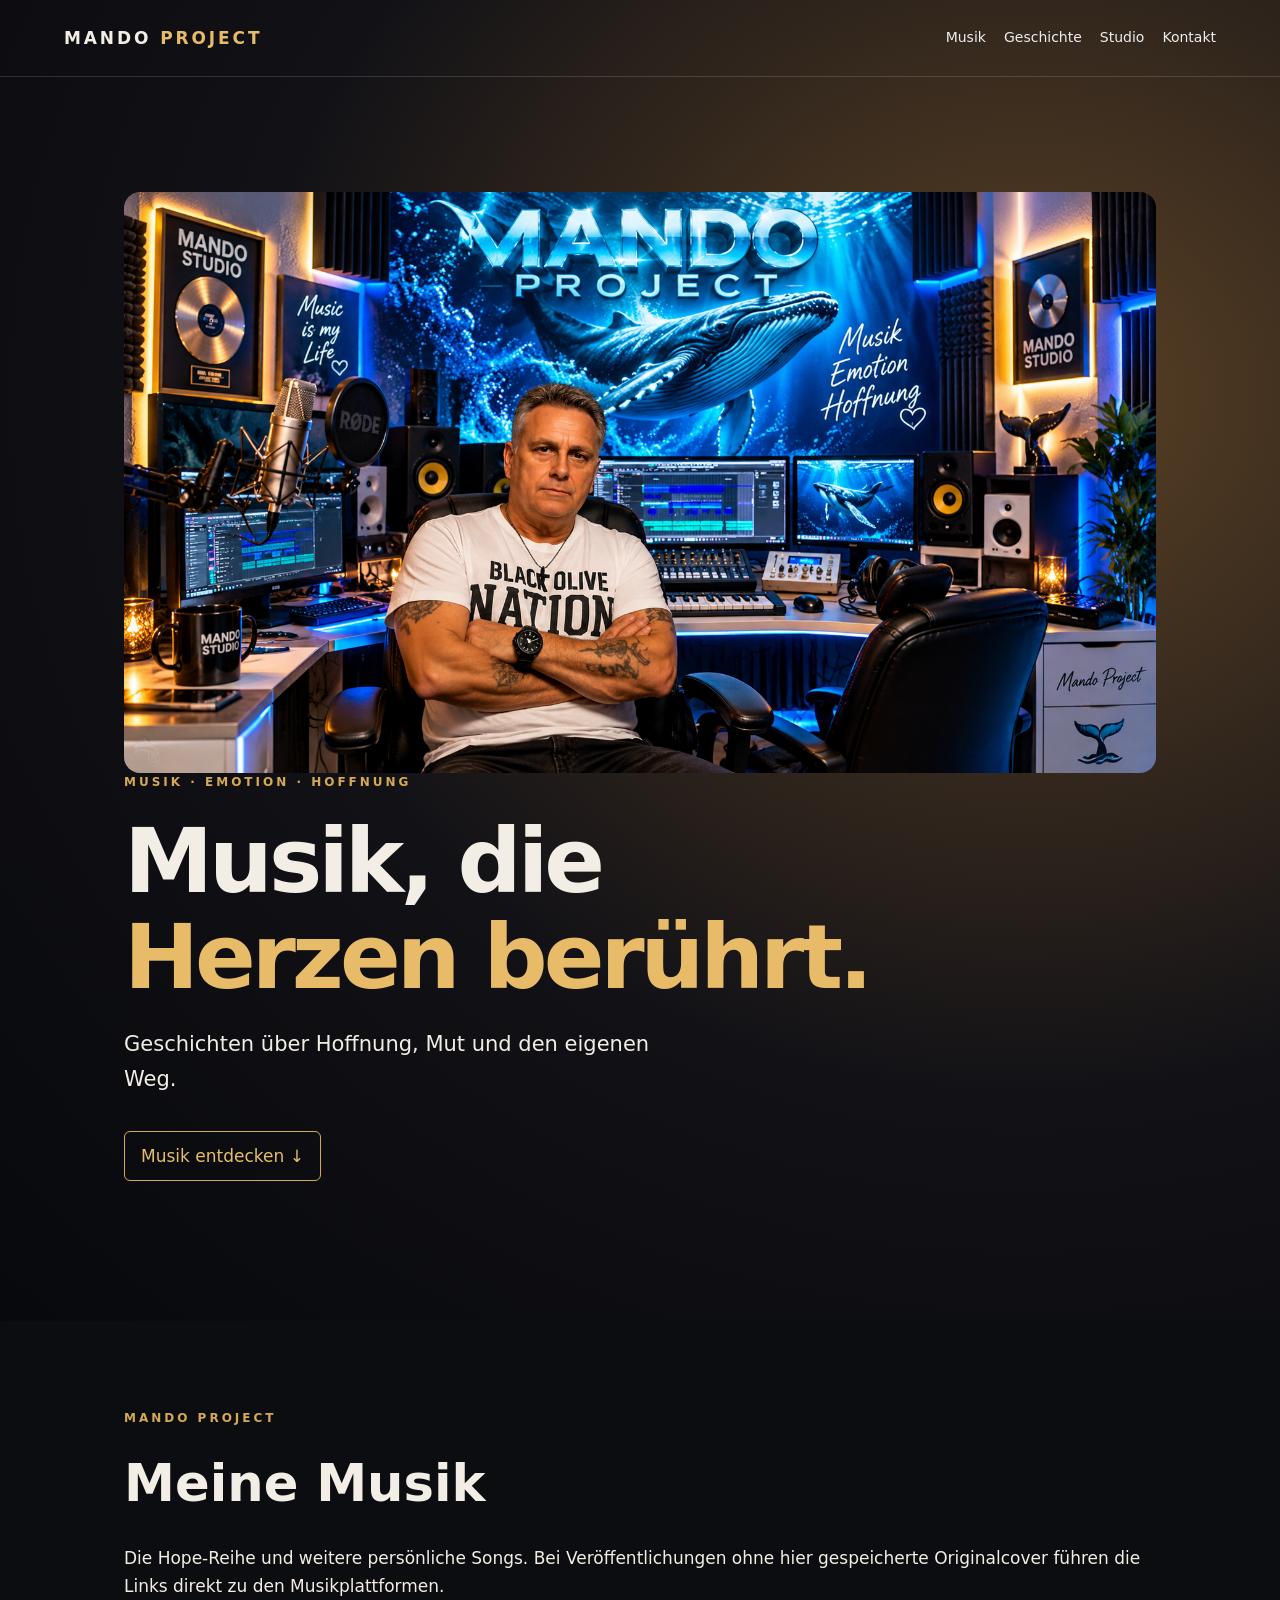
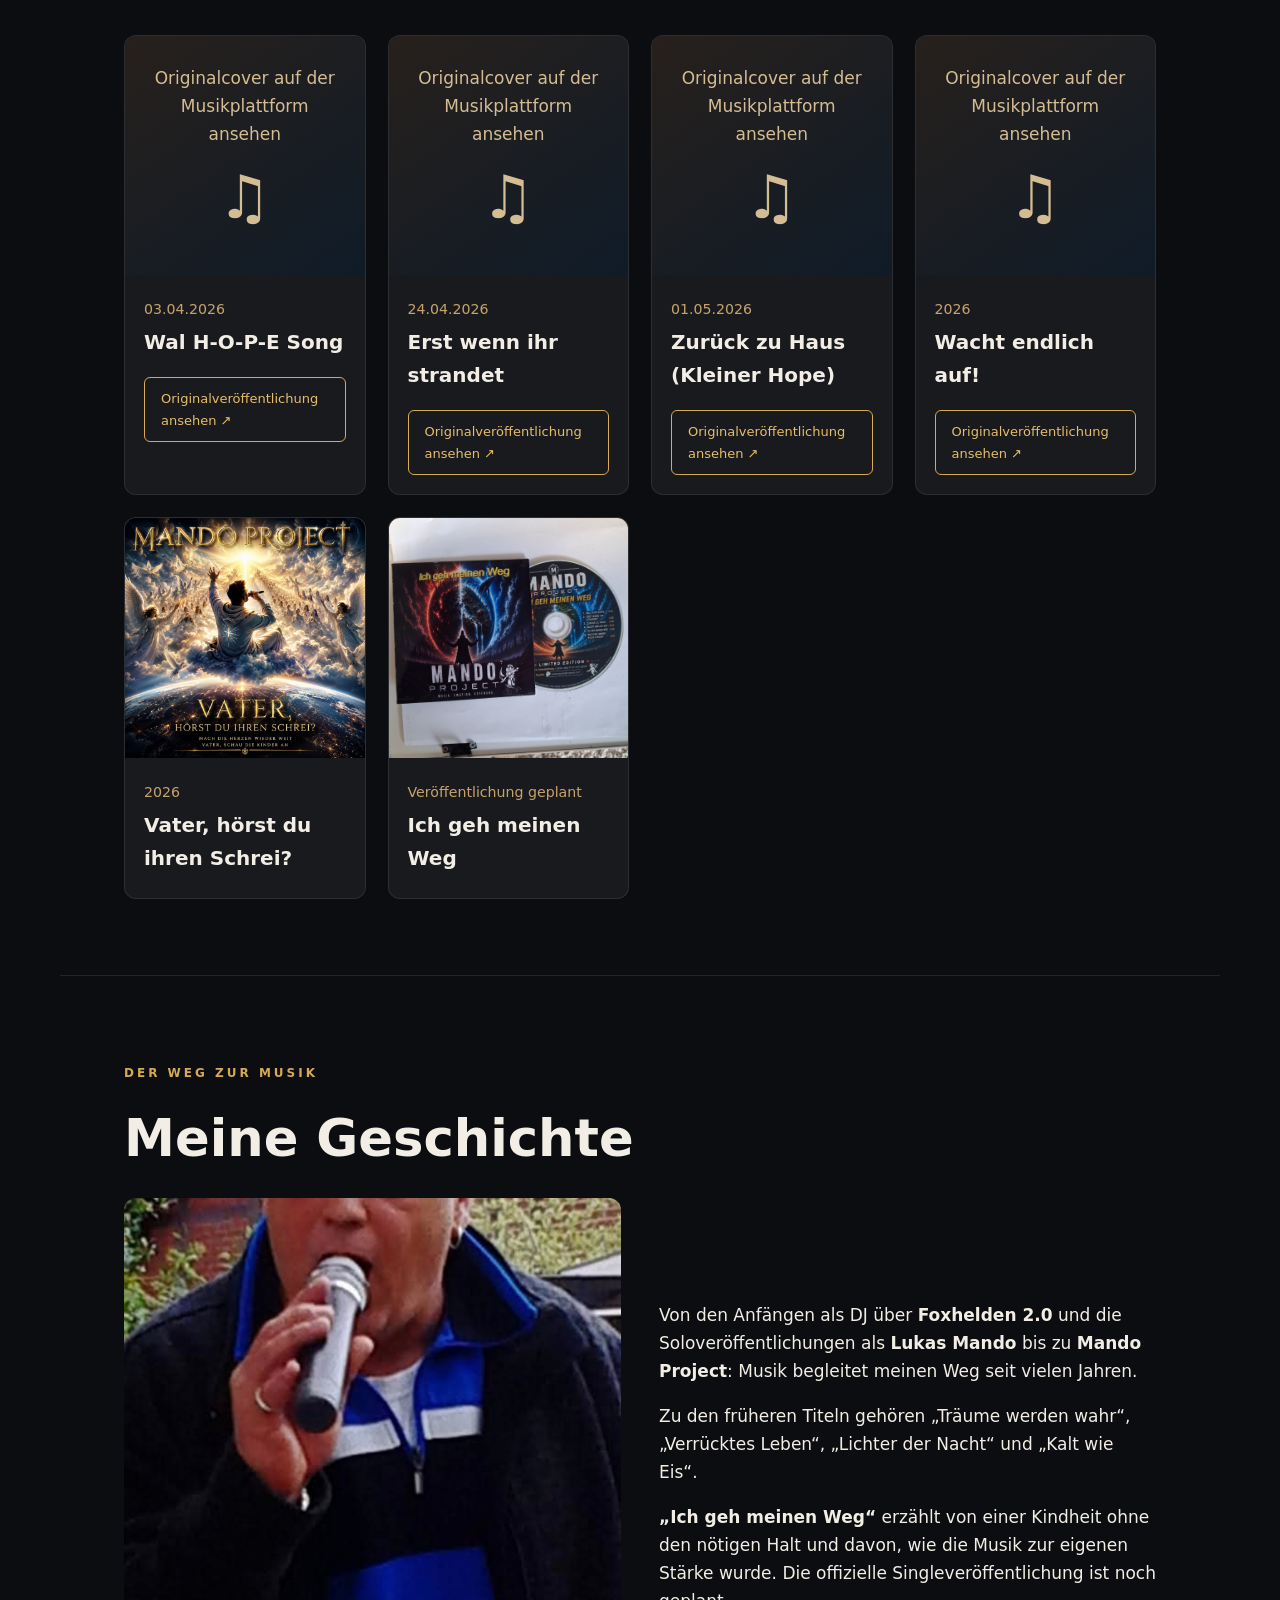
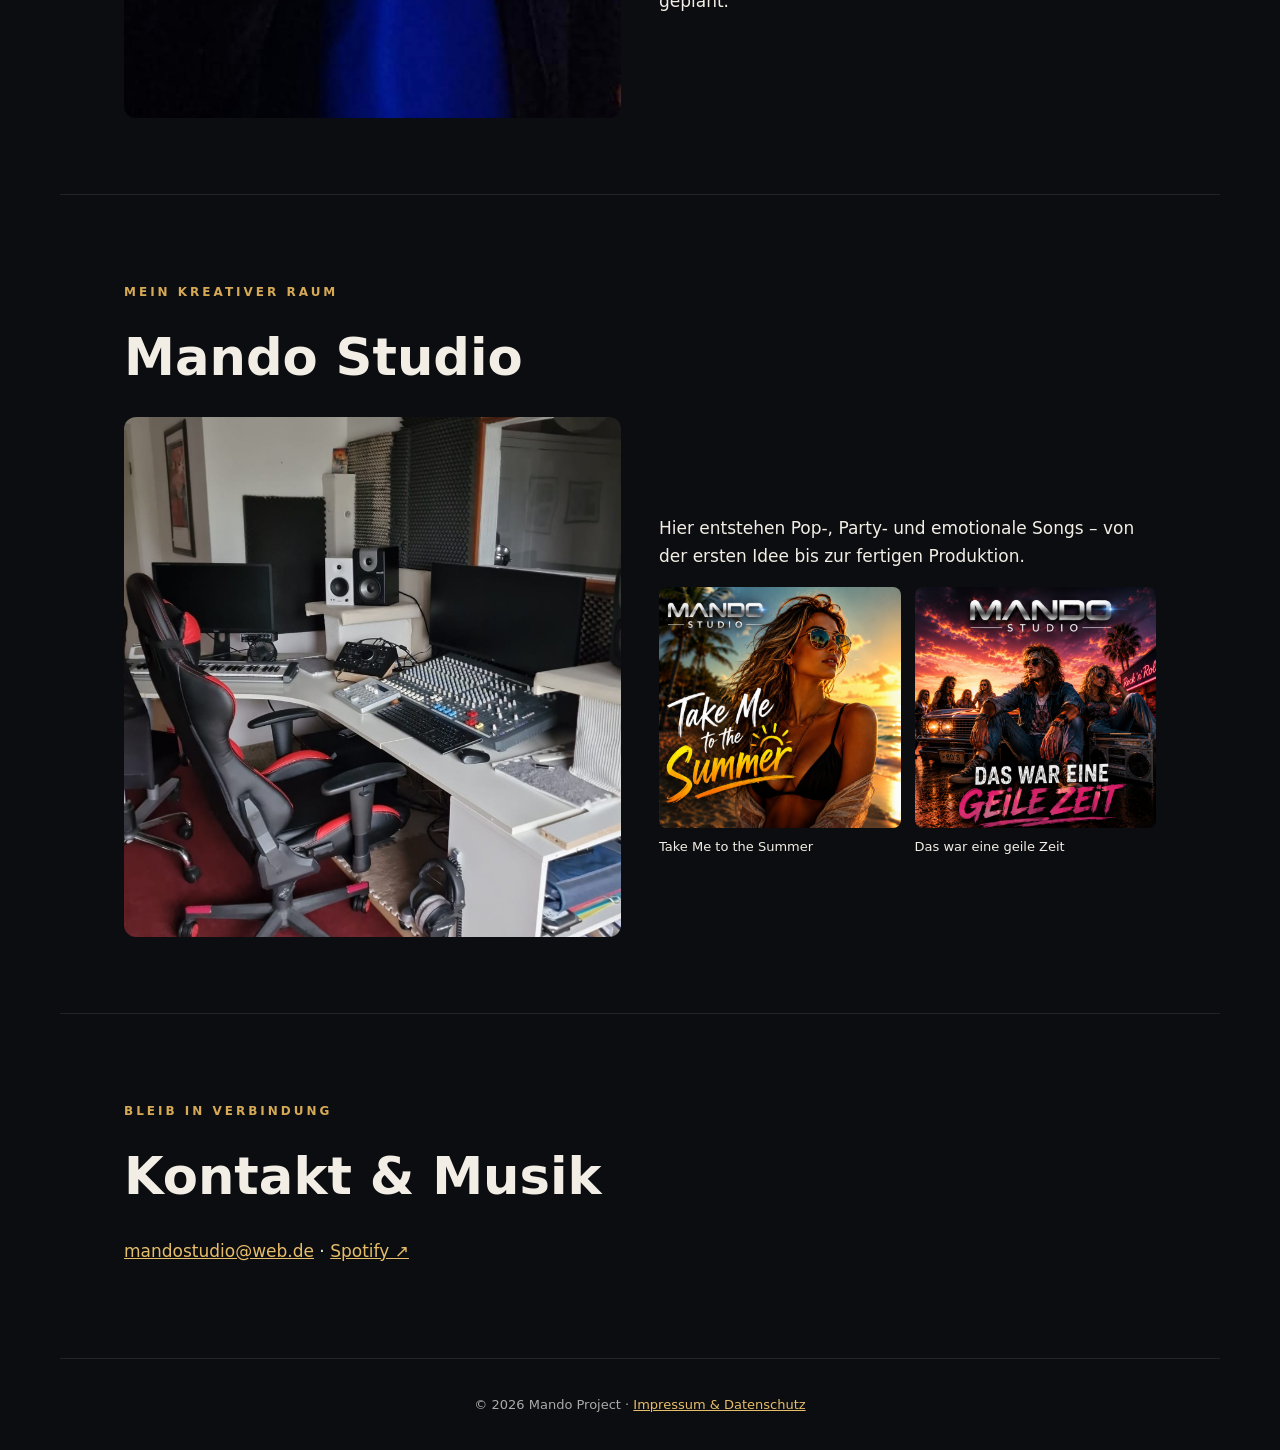
==== index.html @ 2ea3d3cd "Update index.html" ====
<!doctype html>
<html lang="de">
<head>
<meta charset="utf-8">
<meta name="viewport" content="width=device-width, initial-scale=1">
<meta name="description" content="Mando Project – Musik, Emotion, Hoffnung. Entdecke Songs, Künstlergeschichte und Mando Studio.">
<title>Mando Project – Musik, Emotion, Hoffnung</title><meta property="og:site_name" content="Mando Project">
<link rel="icon" type="image/png" href="mando-wal-favicon.png">
<link rel="stylesheet" href="style.css">
</head>
<body>
<header>
<div class="nav">
<strong>MANDO <em>PROJECT</em></strong>
<nav>
<a href="#musik">Musik</a>
<a href="#geschichte">Geschichte</a>
<a href="#studio">Studio</a>
<a href="#kontakt">Kontakt</a>
</nav>
</div>
<section class="hero">
<img src="mando-studio-startseite.png" alt="Mando Project Tonstudio" style="width:100%;height:auto;display:block;border-radius:16px;">
<div class="eyebrow">MUSIK · EMOTION · HOFFNUNG</div>
<h1>Musik, die<br><em>Herzen berührt.</em></h1>
<p>Geschichten über Hoffnung, Mut und den eigenen Weg.</p>
<a class="cta" href="#musik">Musik entdecken ↓</a>
</section>
</header>

<main>
<section id="musik">
<p class="eyebrow">MANDO PROJECT</p>
<h2>Meine Musik</h2>
<p>Die Hope-Reihe und weitere persönliche Songs. Bei Veröffentlichungen ohne hier gespeicherte Originalcover führen die Links direkt zu den Musikplattformen.</p>
<div class="songs">

<article class="song">
<div class="placeholder">Originalcover auf der Musikplattform ansehen<br><span>♫</span></div>
<div class="info">
<small>03.04.2026</small>
<h3>Wal H-O-P-E Song</h3>
<a class="listen" href="https://open.spotify.com/intl-de/album/5B0IwRCmnelLsubYAaWG3R" target="_blank" rel="noopener">Originalveröffentlichung ansehen ↗</a>
</div>
</article>

<article class="song">
<div class="placeholder">Originalcover auf der Musikplattform ansehen<br><span>♫</span></div>
<div class="info">
<small>24.04.2026</small>
<h3>Erst wenn ihr strandet</h3>
<a class="listen" href="https://open.spotify.com/track/1i7TlX4wdgB4fMcz7LaCHX" target="_blank" rel="noopener">Originalveröffentlichung ansehen ↗</a>
</div>
</article>

<article class="song">
<div class="placeholder">Originalcover auf der Musikplattform ansehen<br><span>♫</span></div>
<div class="info">
<small>01.05.2026</small>
<h3>Zurück zu Haus (Kleiner Hope)</h3>
<a class="listen" href="https://music.amazon.com/albums/B0GZ47193T" target="_blank" rel="noopener">Originalveröffentlichung ansehen ↗</a>
</div>
</article>

<article class="song">
<div class="placeholder">Originalcover auf der Musikplattform ansehen<br><span>♫</span></div>
<div class="info">
<small>2026</small>
<h3>Wacht endlich auf!</h3>
<a class="listen" href="https://open.spotify.com/artist/6q84qfpA5ErNUSakbiqv8E" target="_blank" rel="noopener">Originalveröffentlichung ansehen ↗</a>
</div>
</article>

<article class="song">
<img src="vater.png" alt="Cover Vater, hörst du ihren Schrei?">
<div class="info">
<small>2026</small>
<h3>Vater, hörst du ihren Schrei?</h3>
</div>
</article>

<article class="song">
<img src="ich-geh-meinen-weg.jpg" alt="Cover Ich geh meinen Weg">
<div class="info">
<small>Veröffentlichung geplant</small>
<h3>Ich geh meinen Weg</h3>
</div>
</article>

</div>
</section>

<section id="geschichte">
<p class="eyebrow">DER WEG ZUR MUSIK</p>
<h2>Meine Geschichte</h2>
<div class="twocol">
<img src="live.jpg" alt="Früherer Live-Auftritt">
<div>
<p>Von den Anfängen als DJ über <strong>Foxhelden 2.0</strong> und die Soloveröffentlichungen als <strong>Lukas Mando</strong> bis zu <strong>Mando Project</strong>: Musik begleitet meinen Weg seit vielen Jahren.</p>
<p>Zu den früheren Titeln gehören „Träume werden wahr“, „Verrücktes Leben“, „Lichter der Nacht“ und „Kalt wie Eis“.</p>
<p><strong>„Ich geh meinen Weg“</strong> erzählt von einer Kindheit ohne den nötigen Halt und davon, wie die Musik zur eigenen Stärke wurde. Die offizielle Singleveröffentlichung ist noch geplant.</p>
</div>
</div>
</section>

<section id="studio">
<p class="eyebrow">MEIN KREATIVER RAUM</p>
<h2>Mando Studio</h2>
<div class="twocol">
<img src="studio.jpg" alt="Blick ins Mando Studio">
<div>
<p>Hier entstehen Pop-, Party- und emotionale Songs – von der ersten Idee bis zur fertigen Produktion.</p>
<div class="mini">
<figure>
<img src="take-me-to-the-summer.png" alt="Take Me to the Summer">
<figcaption>Take Me to the Summer</figcaption>
</figure>
<figure>
<img src="das-war-eine-geile-zeit.png" alt="Das war eine geile Zeit">
<figcaption>Das war eine geile Zeit</figcaption>
</figure>
</div>
</div>
</div>
</section>

<section id="kontakt">
<p class="eyebrow">BLEIB IN VERBINDUNG</p>
<h2>Kontakt & Musik</h2>
<p><a href="mailto:mandostudio@web.de">mandostudio@web.de</a> · <a href="https://open.spotify.com/artist/6q84qfpA5ErNUSakbiqv8E" target="_blank" rel="noopener">Spotify ↗</a></p>
</section>
</main>

<footer>© 2026 Mando Project · <a href="impressum.html">Impressum & Datenschutz</a></footer>
</body>
</html>
---- style.css ----
*{box-sizing:border-box}html{scroll-behavior:smooth}body{margin:0;background:#0c0d10;color:#f2eee6;font:17px/1.65 system-ui,Arial,sans-serif}a{color:#e6bd6a}header{background:radial-gradient(ellipse at 80% 30%,#5c4225 0%,#111116 54%,#08090c 100%)}.nav{display:flex;justify-content:space-between;align-items:center;gap:18px;padding:24px max(5%,calc((100% - 1160px)/2));border-bottom:1px solid #ffffff24}.nav strong{letter-spacing:.17em}.nav em,h1 em{font-style:normal;color:#e8bb69}.nav nav{display:flex;gap:18px;flex-wrap:wrap}.nav a{color:#eee;text-decoration:none;font-size:14px}.hero{max-width:1160px;margin:auto;padding:115px 5% 140px}.eyebrow{color:#d6a956;font-size:12px;letter-spacing:.25em;font-weight:700}.hero h1{font-size:clamp(46px,7vw,94px);line-height:1.08;letter-spacing:-.045em;margin:20px 0}.hero p{font-size:21px;max-width:530px}.cta,.listen{display:inline-block;border:1px solid #d7a957;border-radius:6px;padding:10px 16px;text-decoration:none;margin-top:14px}main section{max-width:1160px;margin:0 auto;padding:76px 5%;border-bottom:1px solid #ffffff18}h2{font-size:clamp(32px,4vw,52px);margin:0 0 18px}h3{margin:4px 0;font-size:20px}.songs{display:grid;grid-template-columns:repeat(auto-fit,minmax(240px,1fr));gap:22px;margin-top:35px}.song{background:#191a1e;border:1px solid #ffffff16;border-radius:12px;overflow:hidden}.song img,.placeholder{width:100%;aspect-ratio:1/1;object-fit:cover;display:block}.placeholder{display:flex;flex-direction:column;justify-content:center;align-items:center;text-align:center;padding:25px;background:linear-gradient(145deg,#27201c,#0f1b28);color:#d5bd93}.placeholder span{font-size:60px}.info{padding:19px}.info small{color:#c7a36b}.listen{font-size:13px}.twocol{display:grid;grid-template-columns:1fr 1fr;gap:38px;align-items:center}.twocol>img{width:100%;max-height:520px;object-fit:cover;border-radius:12px}.mini{display:grid;grid-template-columns:1fr 1fr;gap:14px}.mini figure{margin:0}.mini img{width:100%;border-radius:8px}.mini figcaption{font-size:13px}footer{text-align:center;padding:35px;color:#aaa;font-size:13px}@media(max-width:700px){.nav{align-items:flex-start;flex-direction:column}.hero{padding:75px 6% 95px}.twocol{grid-template-columns:1fr}}
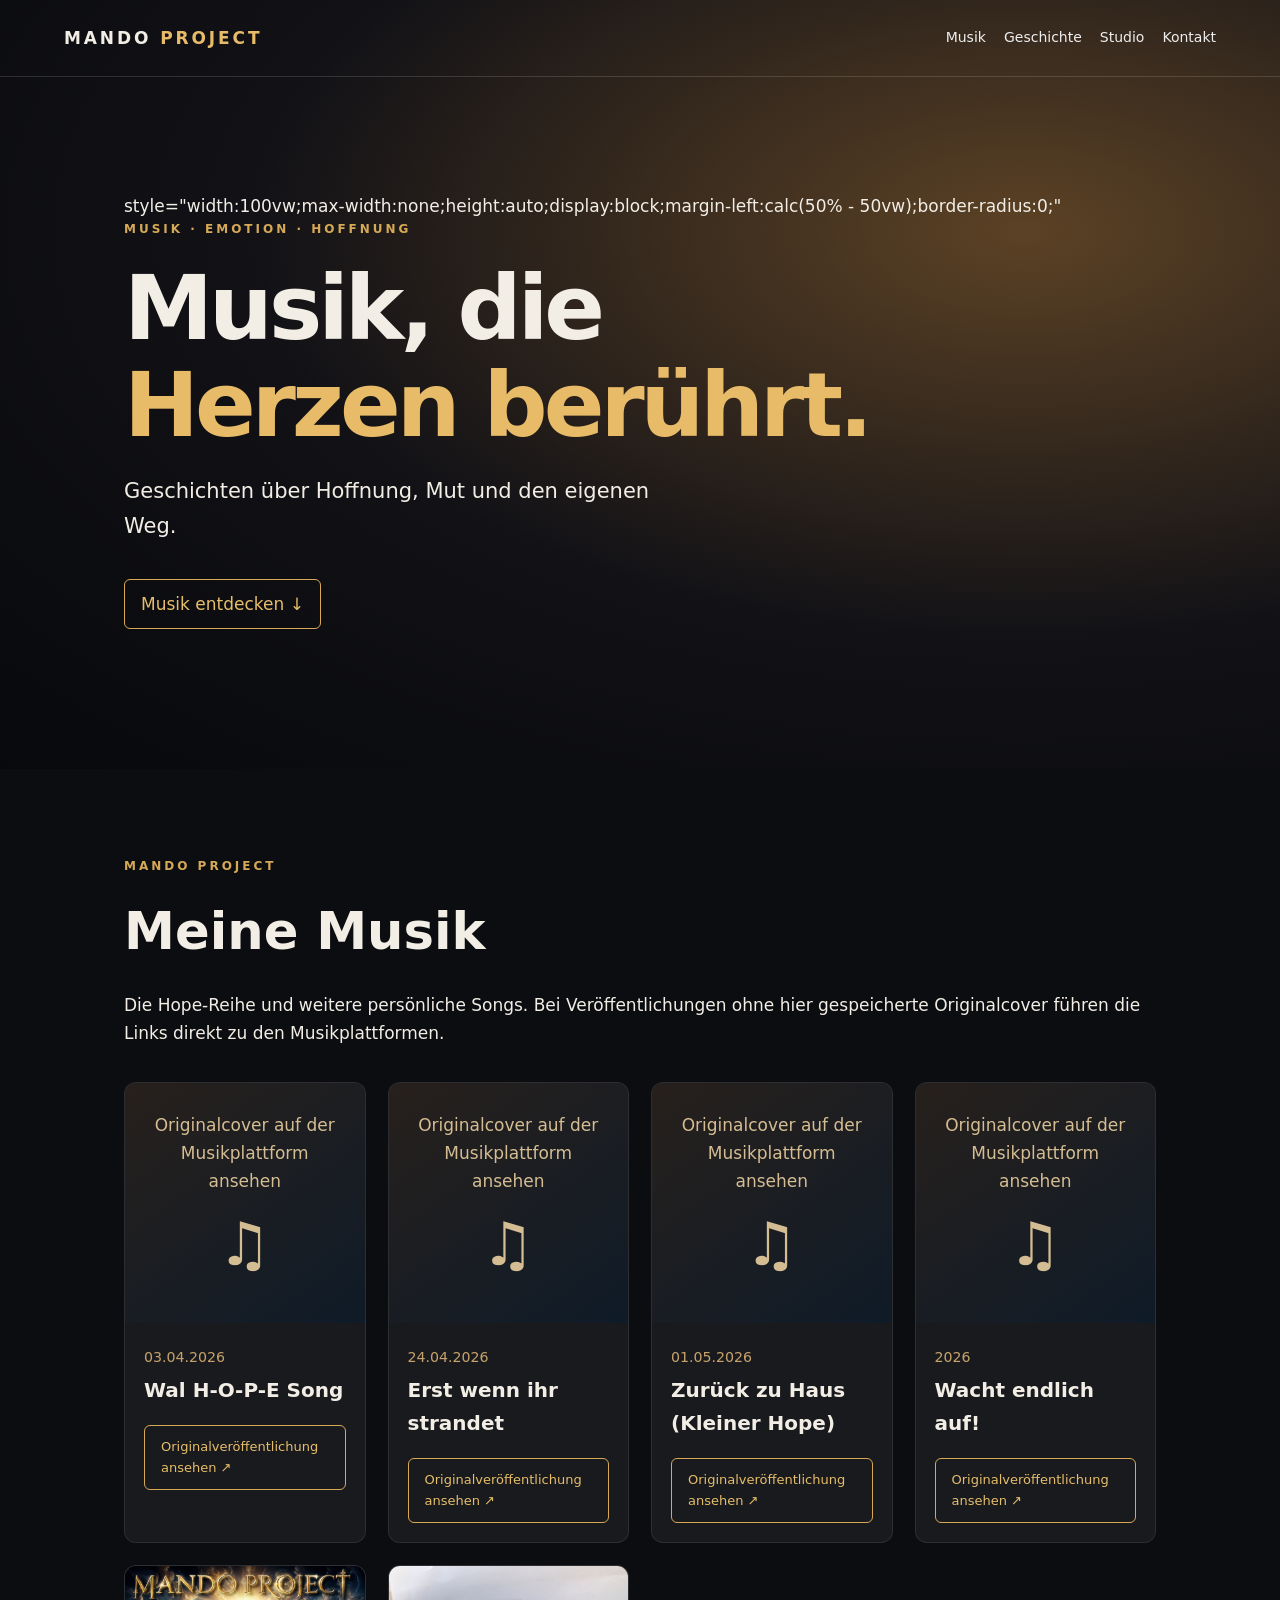
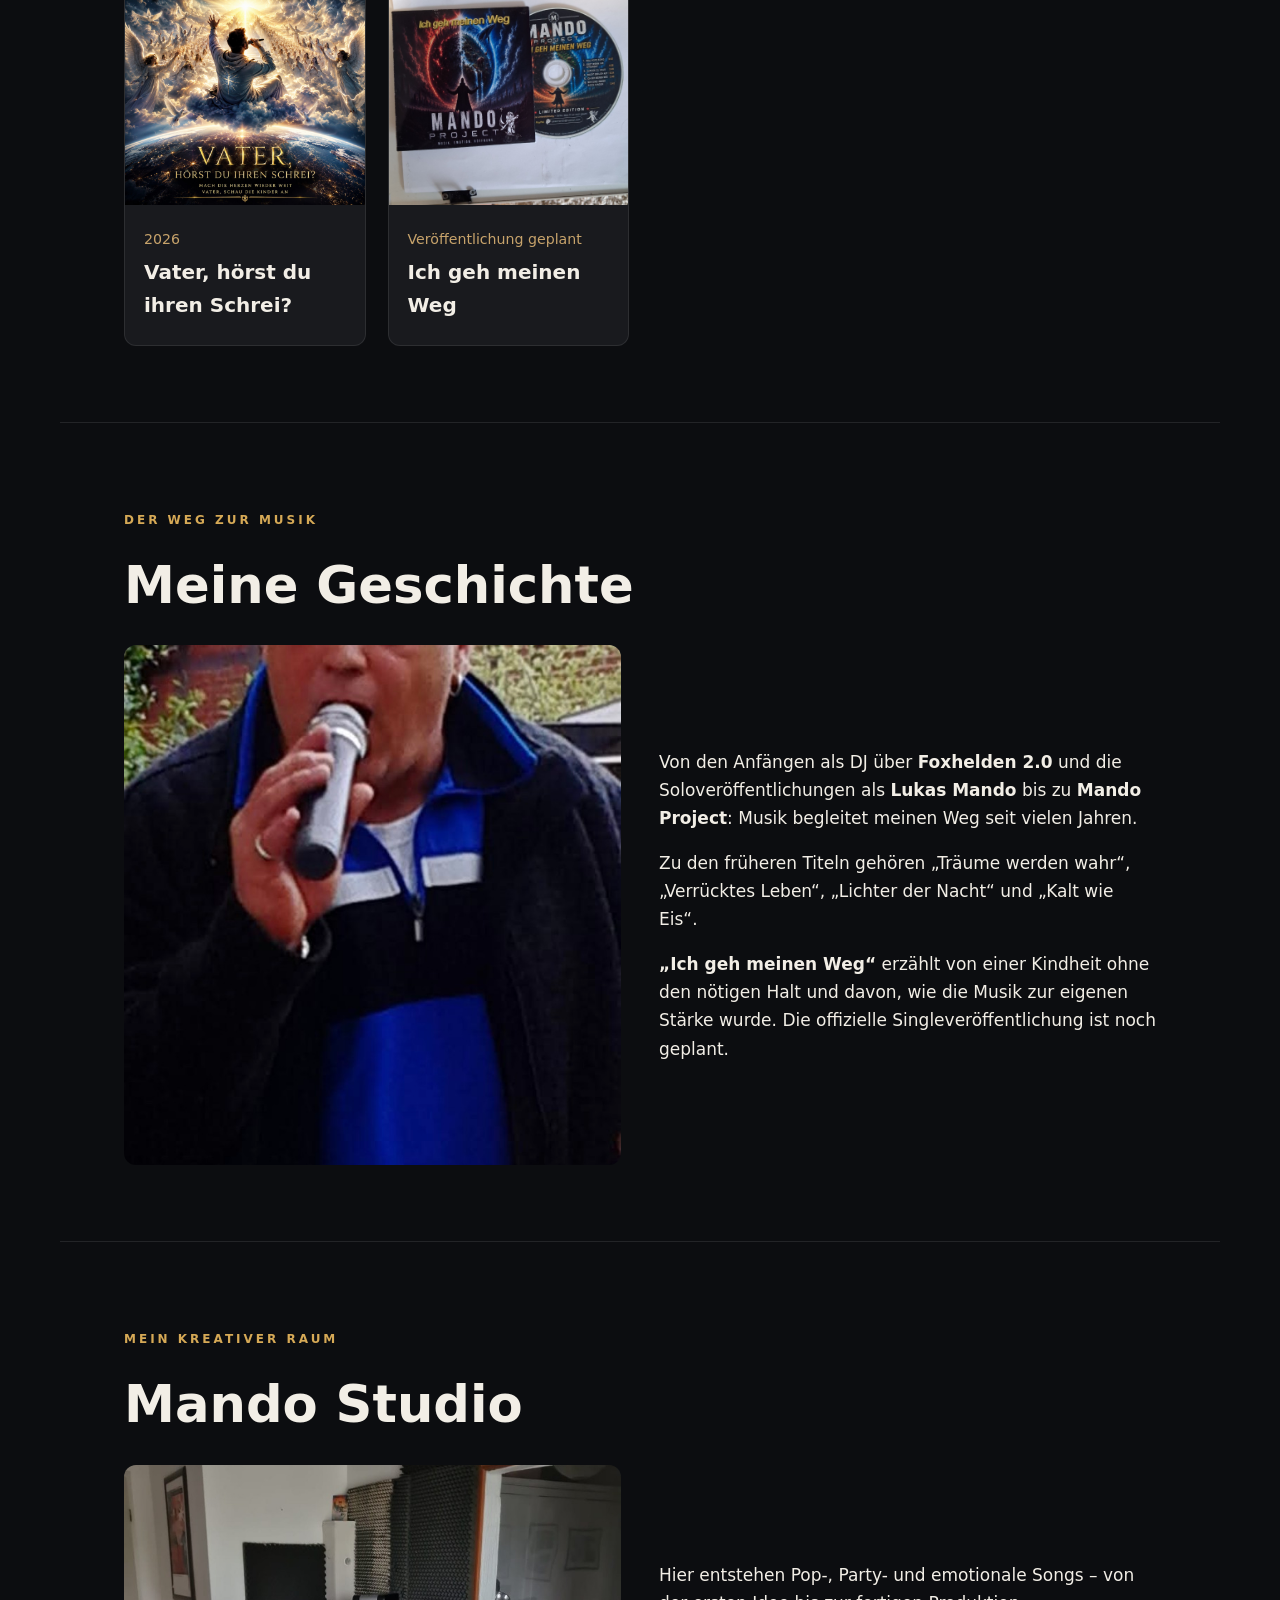
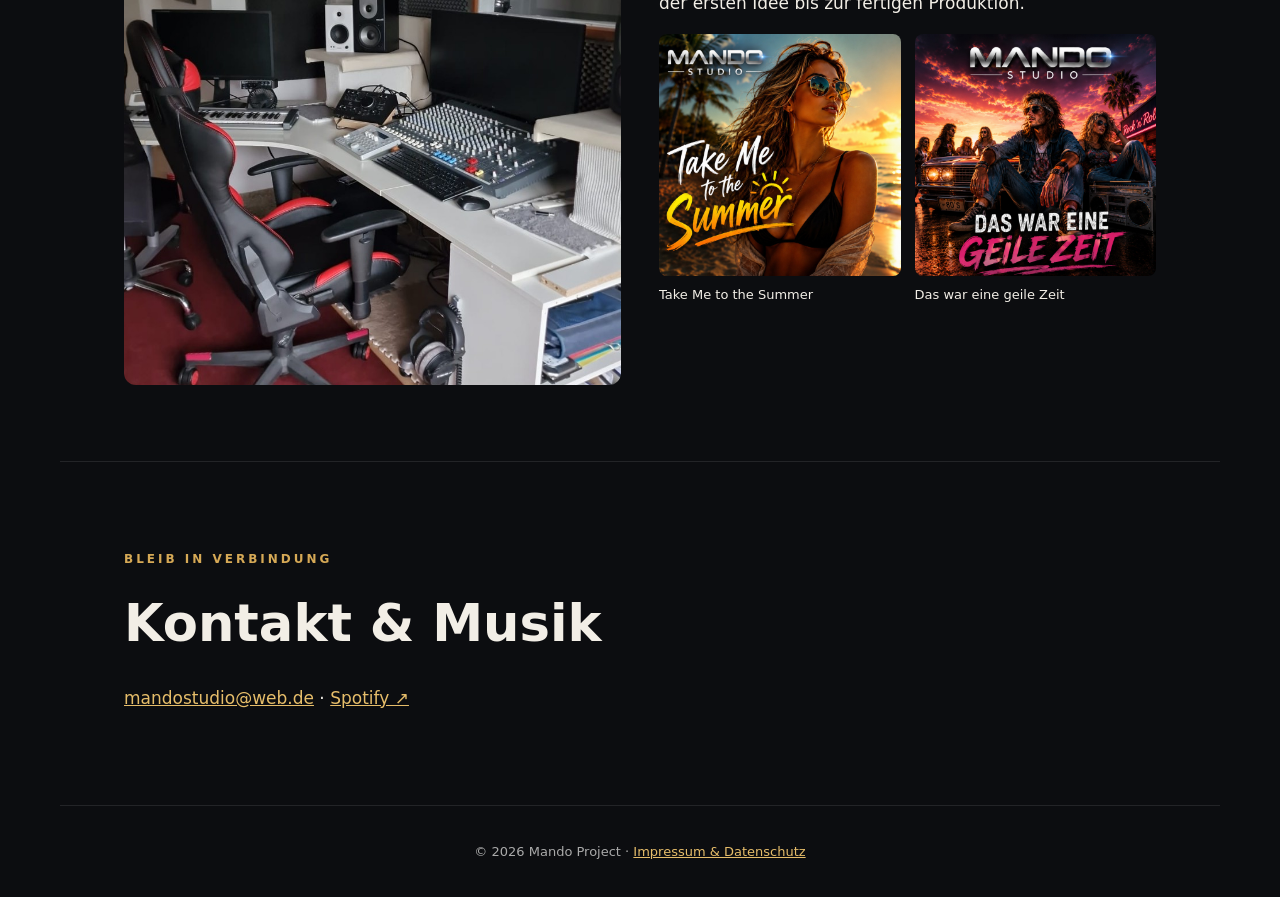
==== commit 15831aa0: "Update index.html" ====
--- a/index.html
+++ b/index.html
@@ -20,7 +20,7 @@
 </nav>
 </div>
 <section class="hero">
-<img src="mando-studio-startseite.png" alt="Mando Project Tonstudio" style="width:100%;height:auto;display:block;border-radius:16px;">
+style="width:100vw;max-width:none;height:auto;display:block;margin-left:calc(50% - 50vw);border-radius:0;"
 <div class="eyebrow">MUSIK · EMOTION · HOFFNUNG</div>
 <h1>Musik, die<br><em>Herzen berührt.</em></h1>
 <p>Geschichten über Hoffnung, Mut und den eigenen Weg.</p>
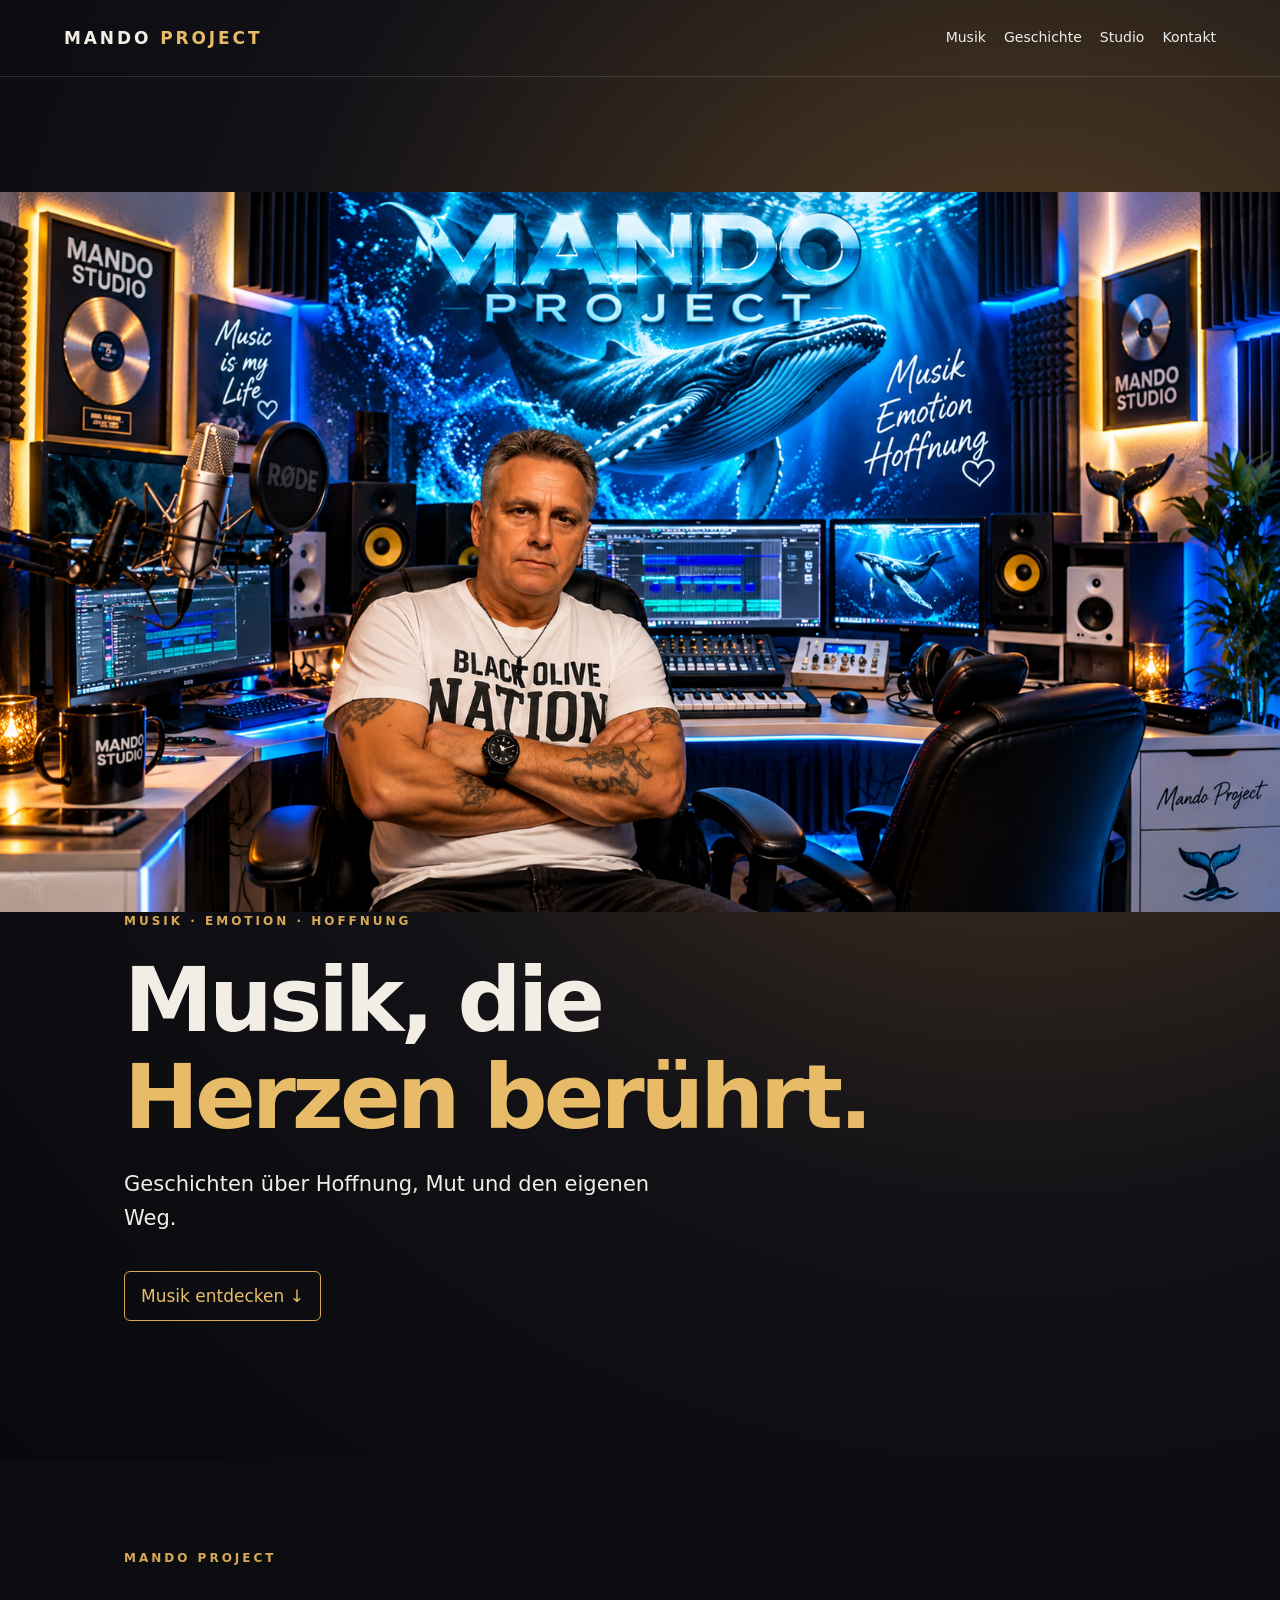
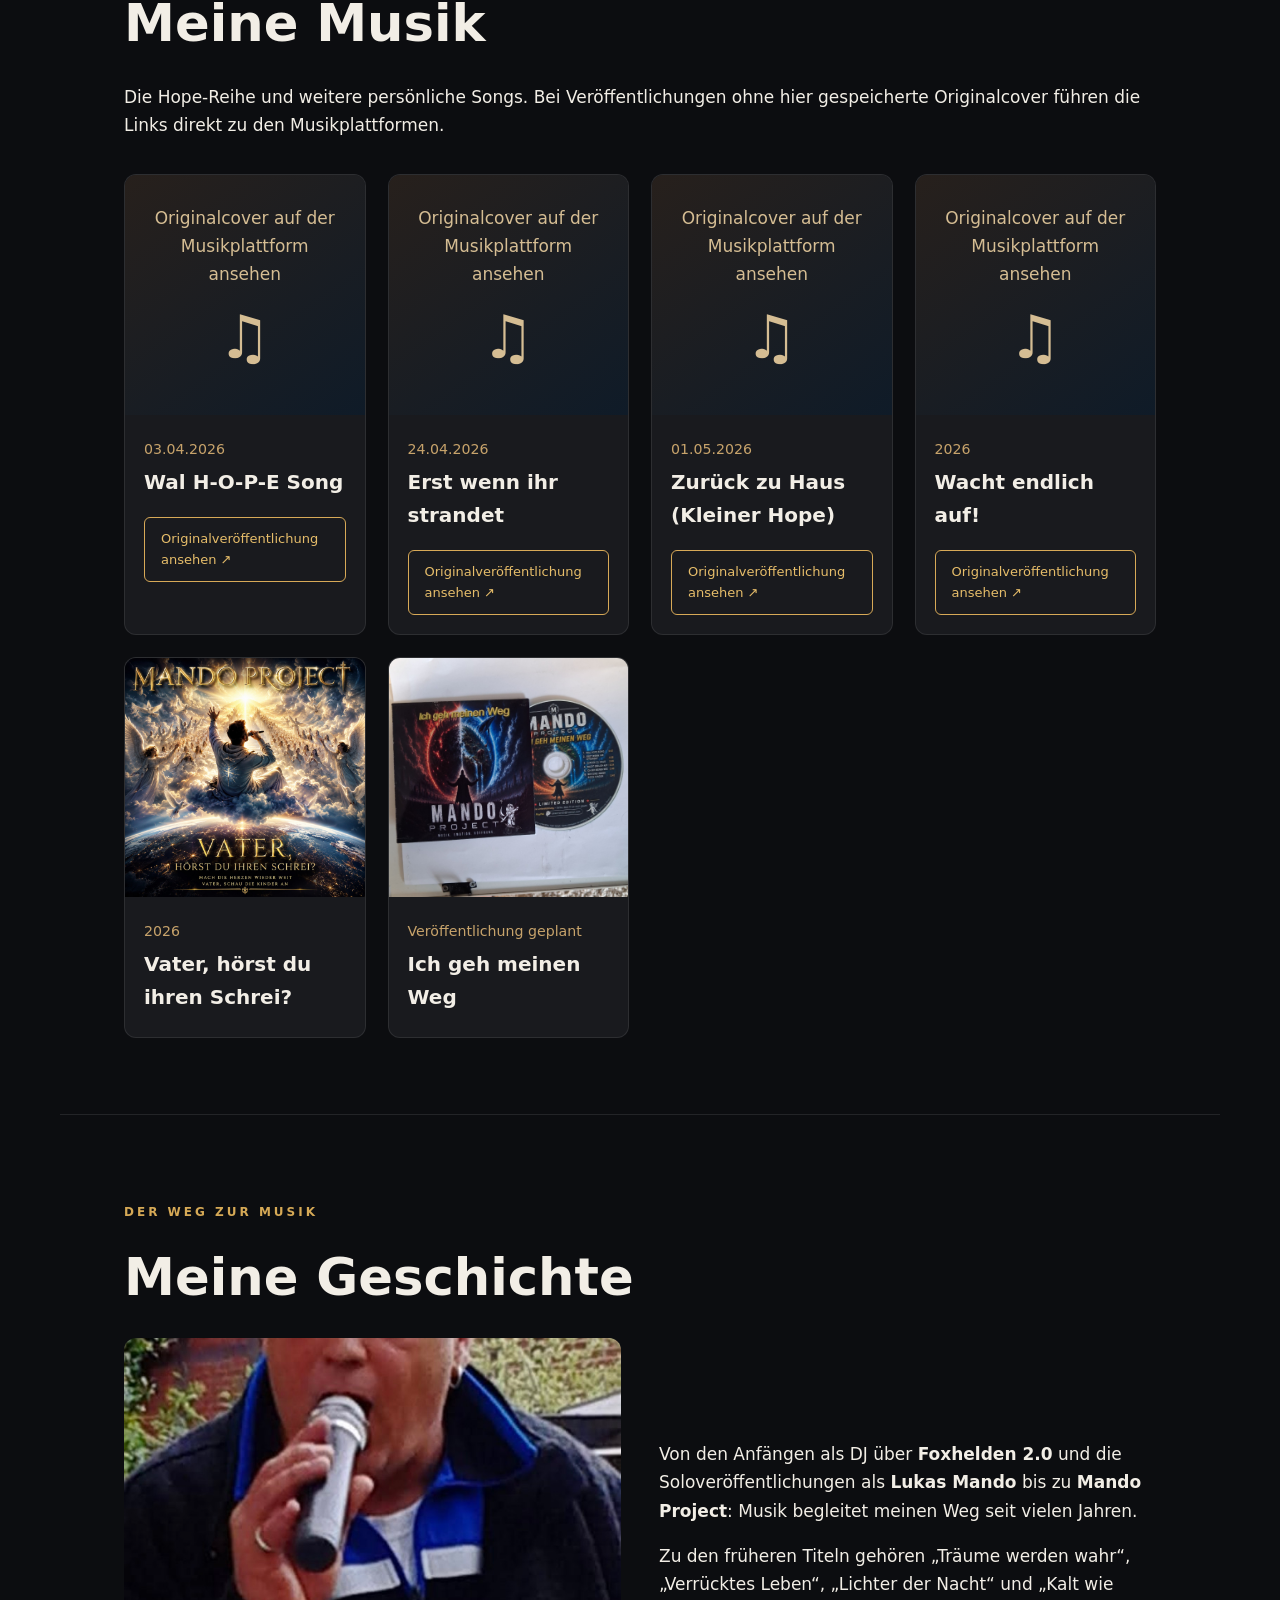
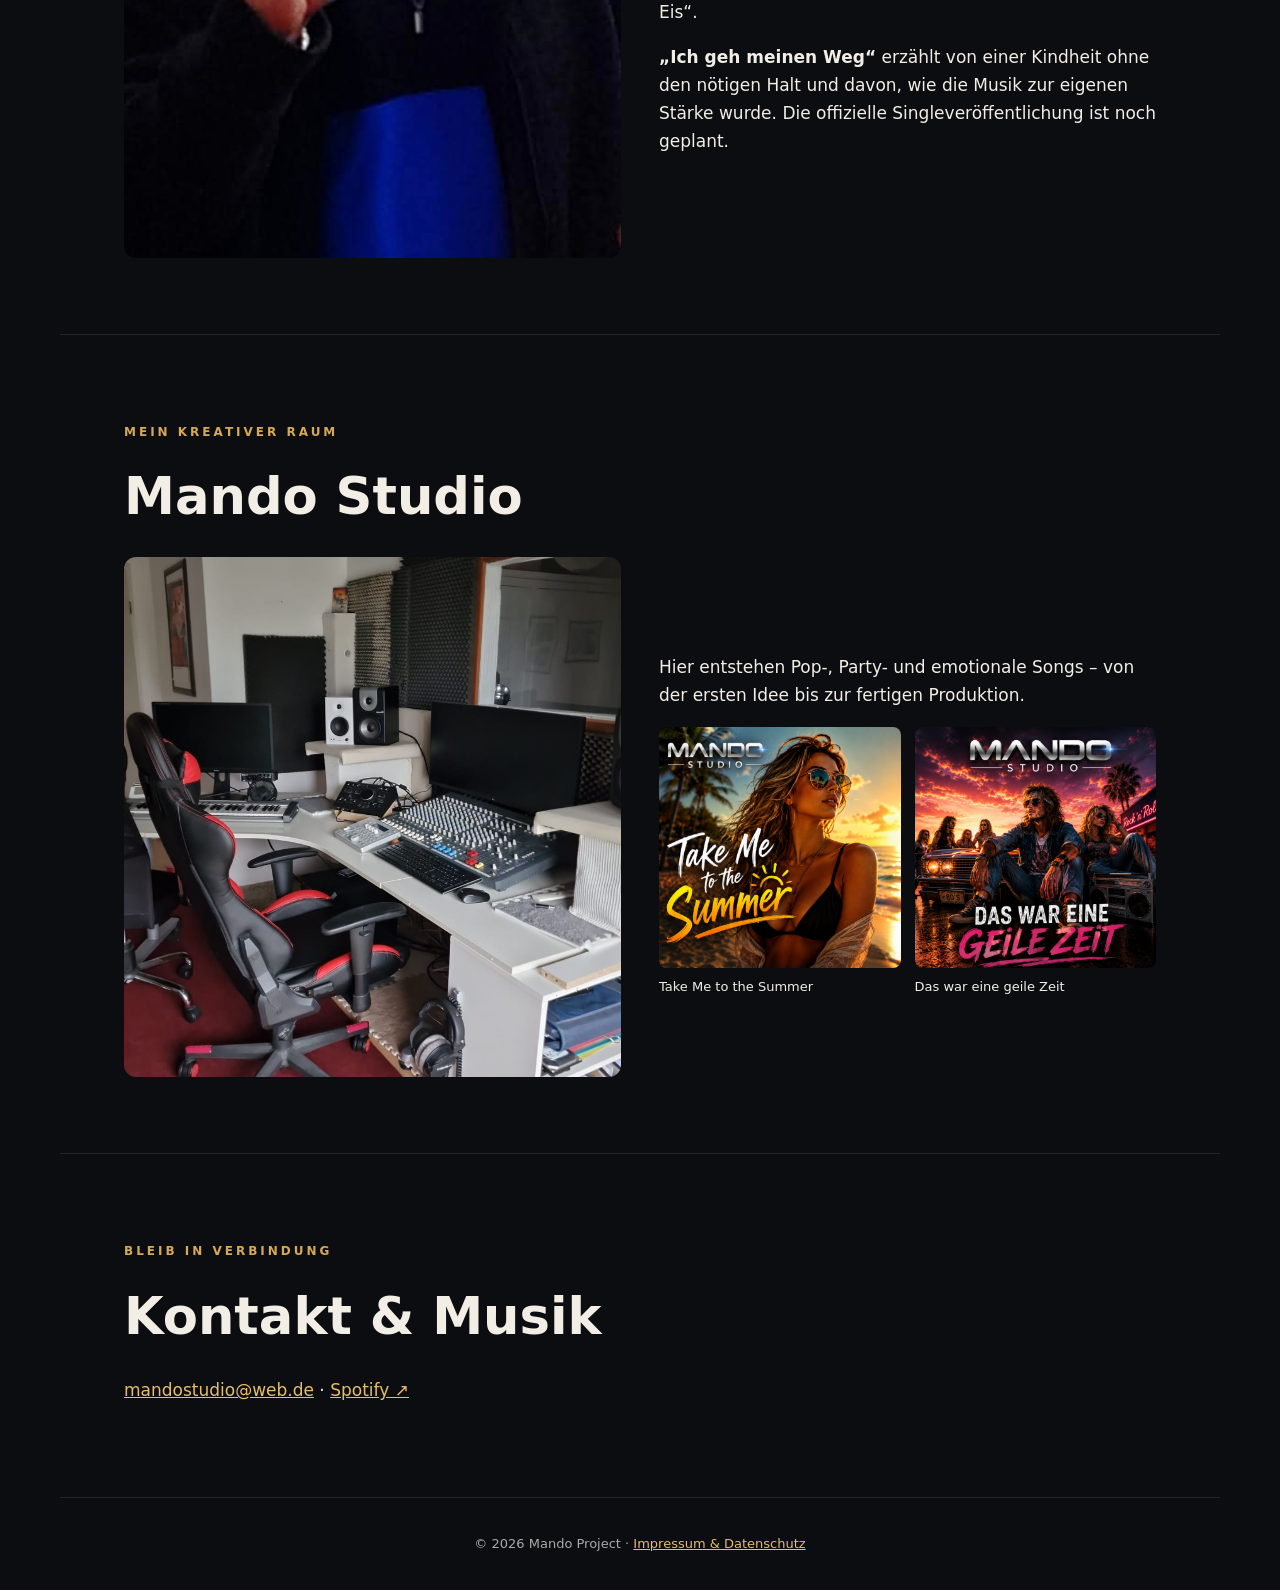
==== commit 197c9f28: "Update index.html" ====
--- a/index.html
+++ b/index.html
@@ -20,7 +20,7 @@
 </nav>
 </div>
 <section class="hero">
-style="width:100vw;max-width:none;height:auto;display:block;margin-left:calc(50% - 50vw);border-radius:0;"
+<img src="mando-studio-startseite.png" alt="Mando Project Tonstudio" style="width:100vw;max-width:none;height:auto;display:block;margin-left:calc(50% - 50vw);border-radius:0;">
 <div class="eyebrow">MUSIK · EMOTION · HOFFNUNG</div>
 <h1>Musik, die<br><em>Herzen berührt.</em></h1>
 <p>Geschichten über Hoffnung, Mut und den eigenen Weg.</p>
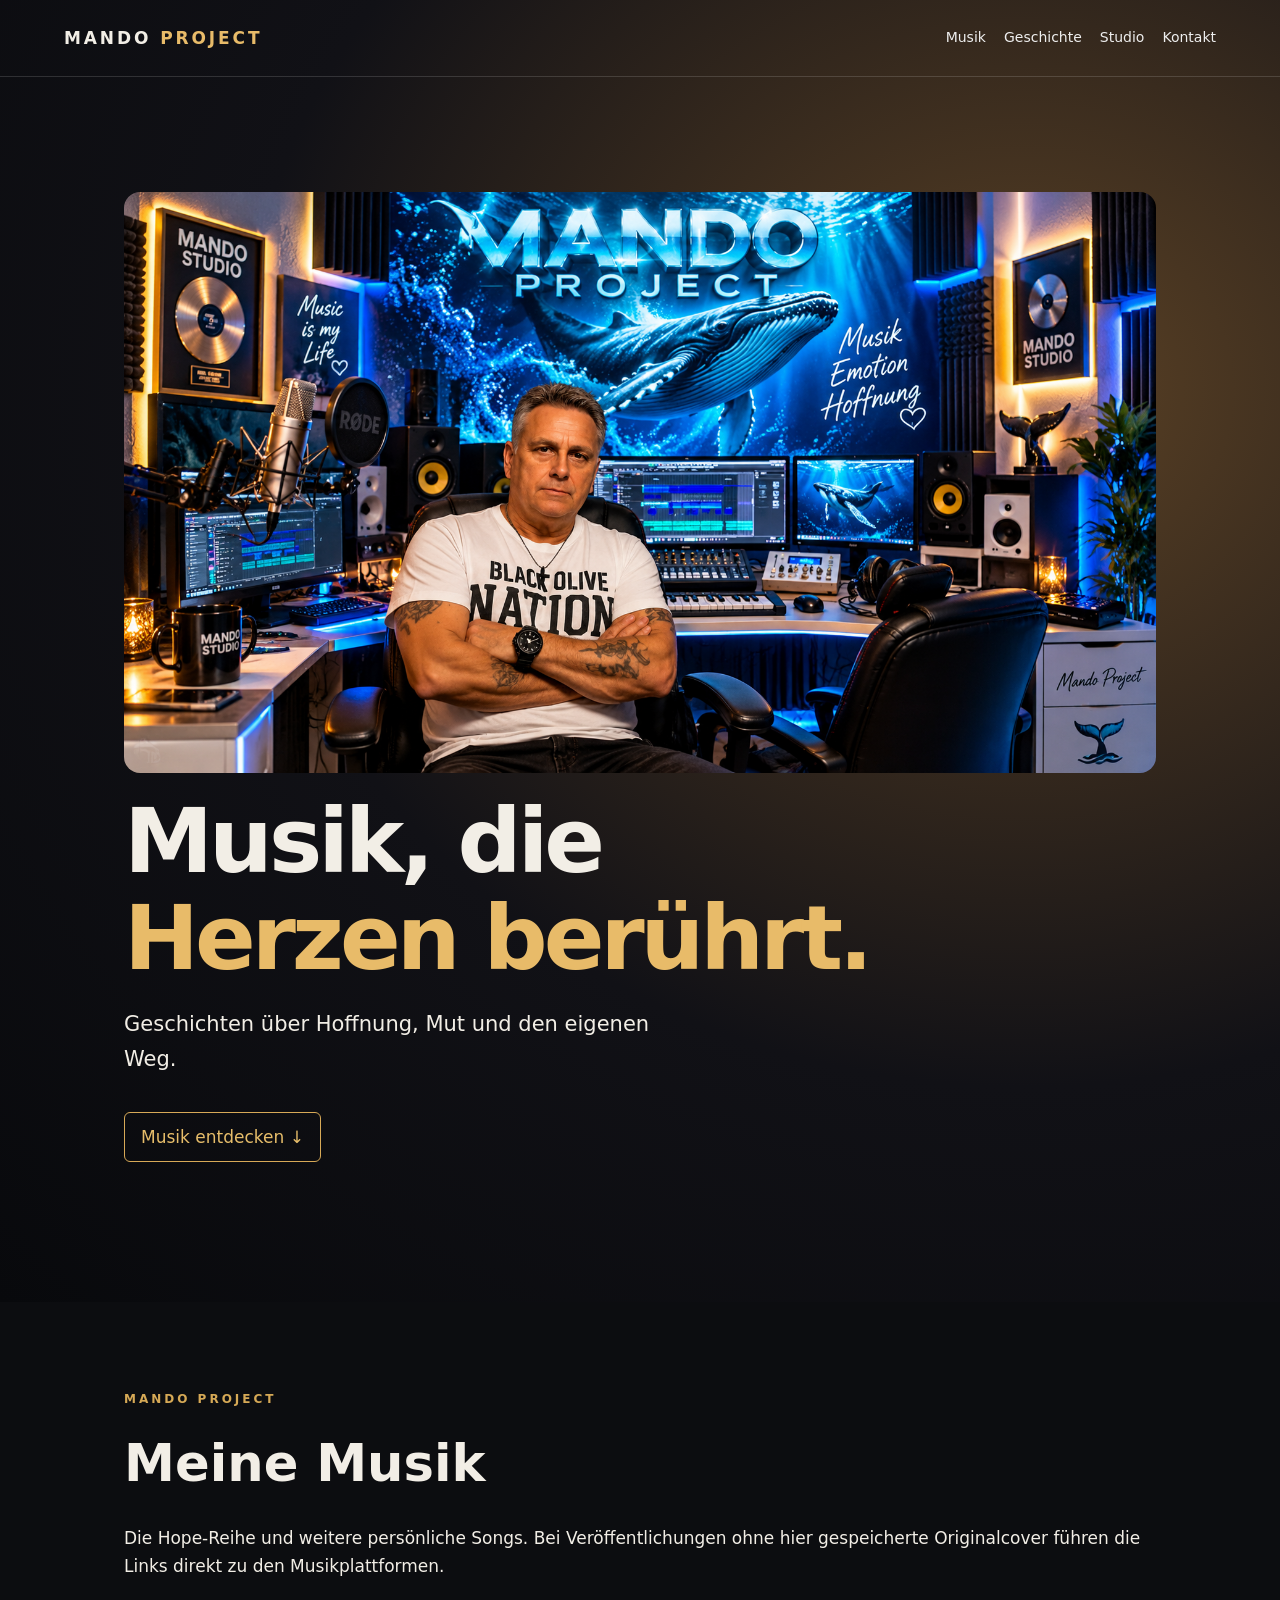
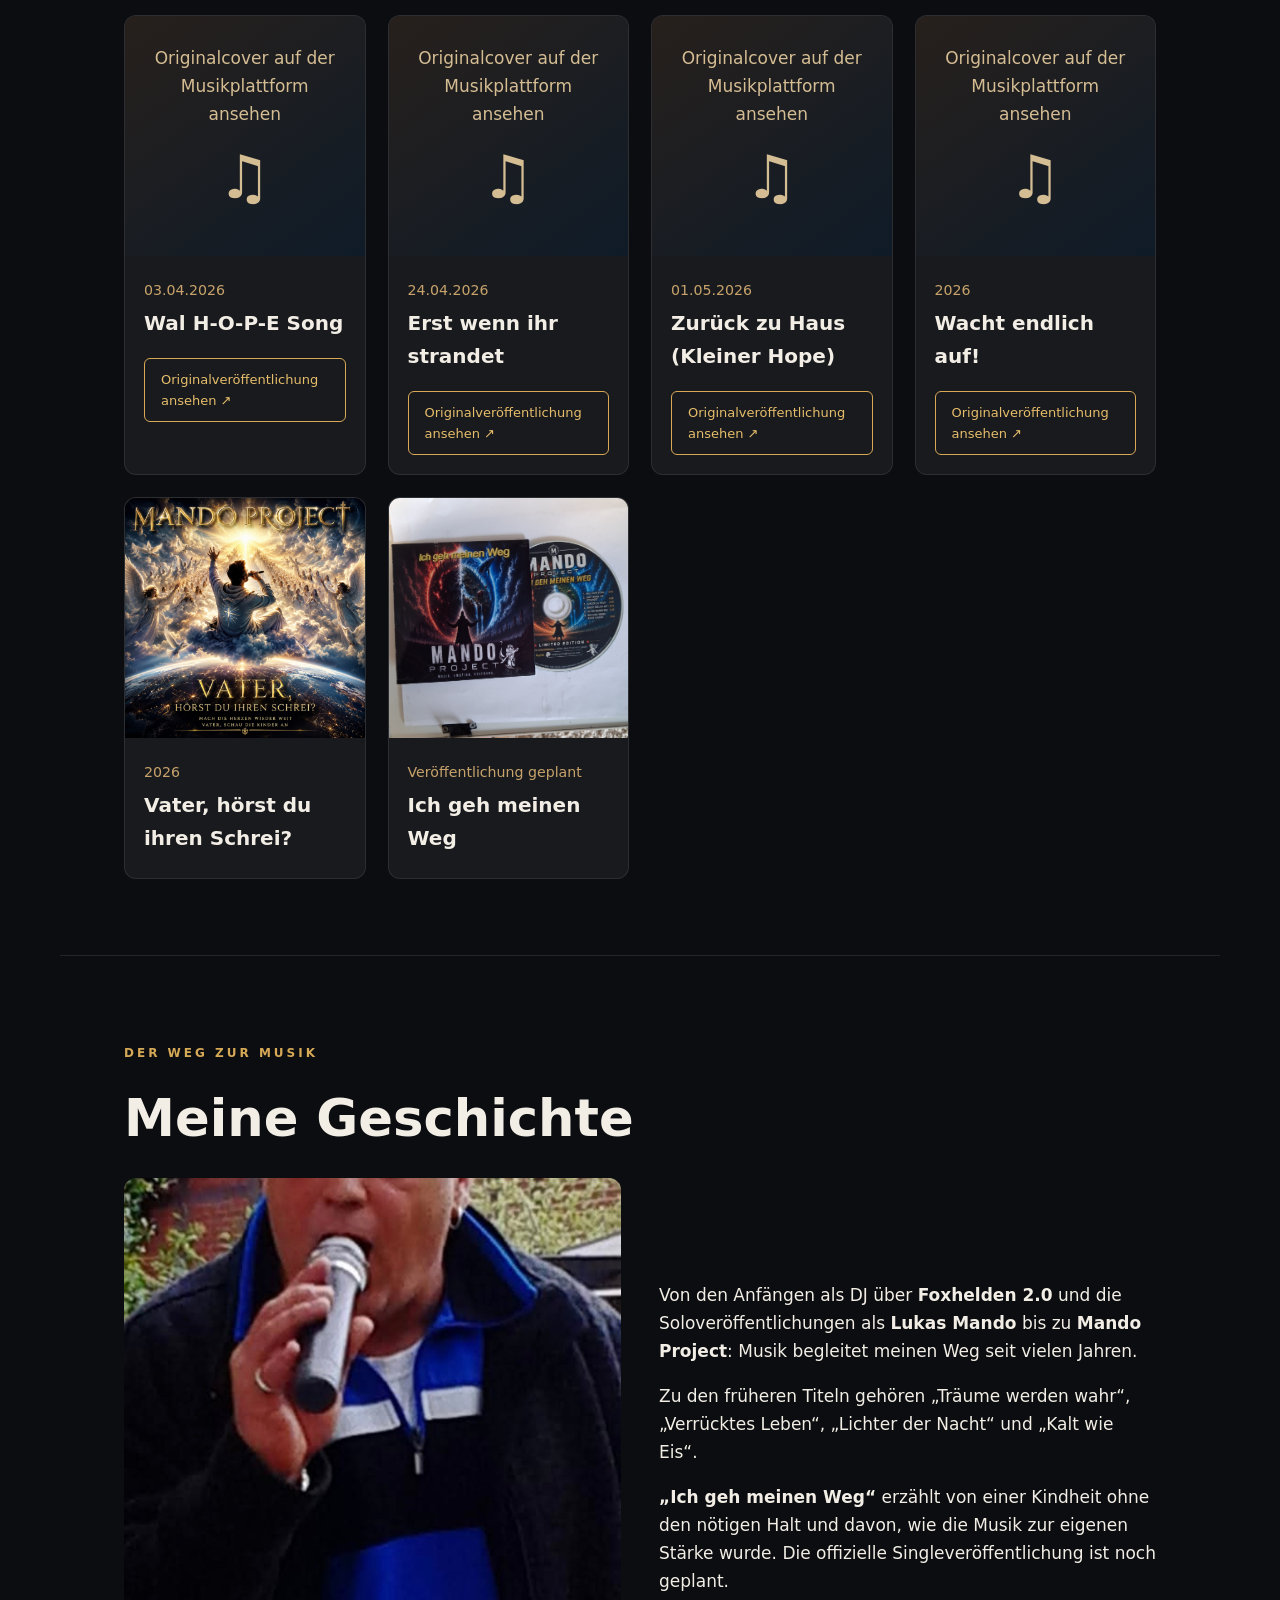
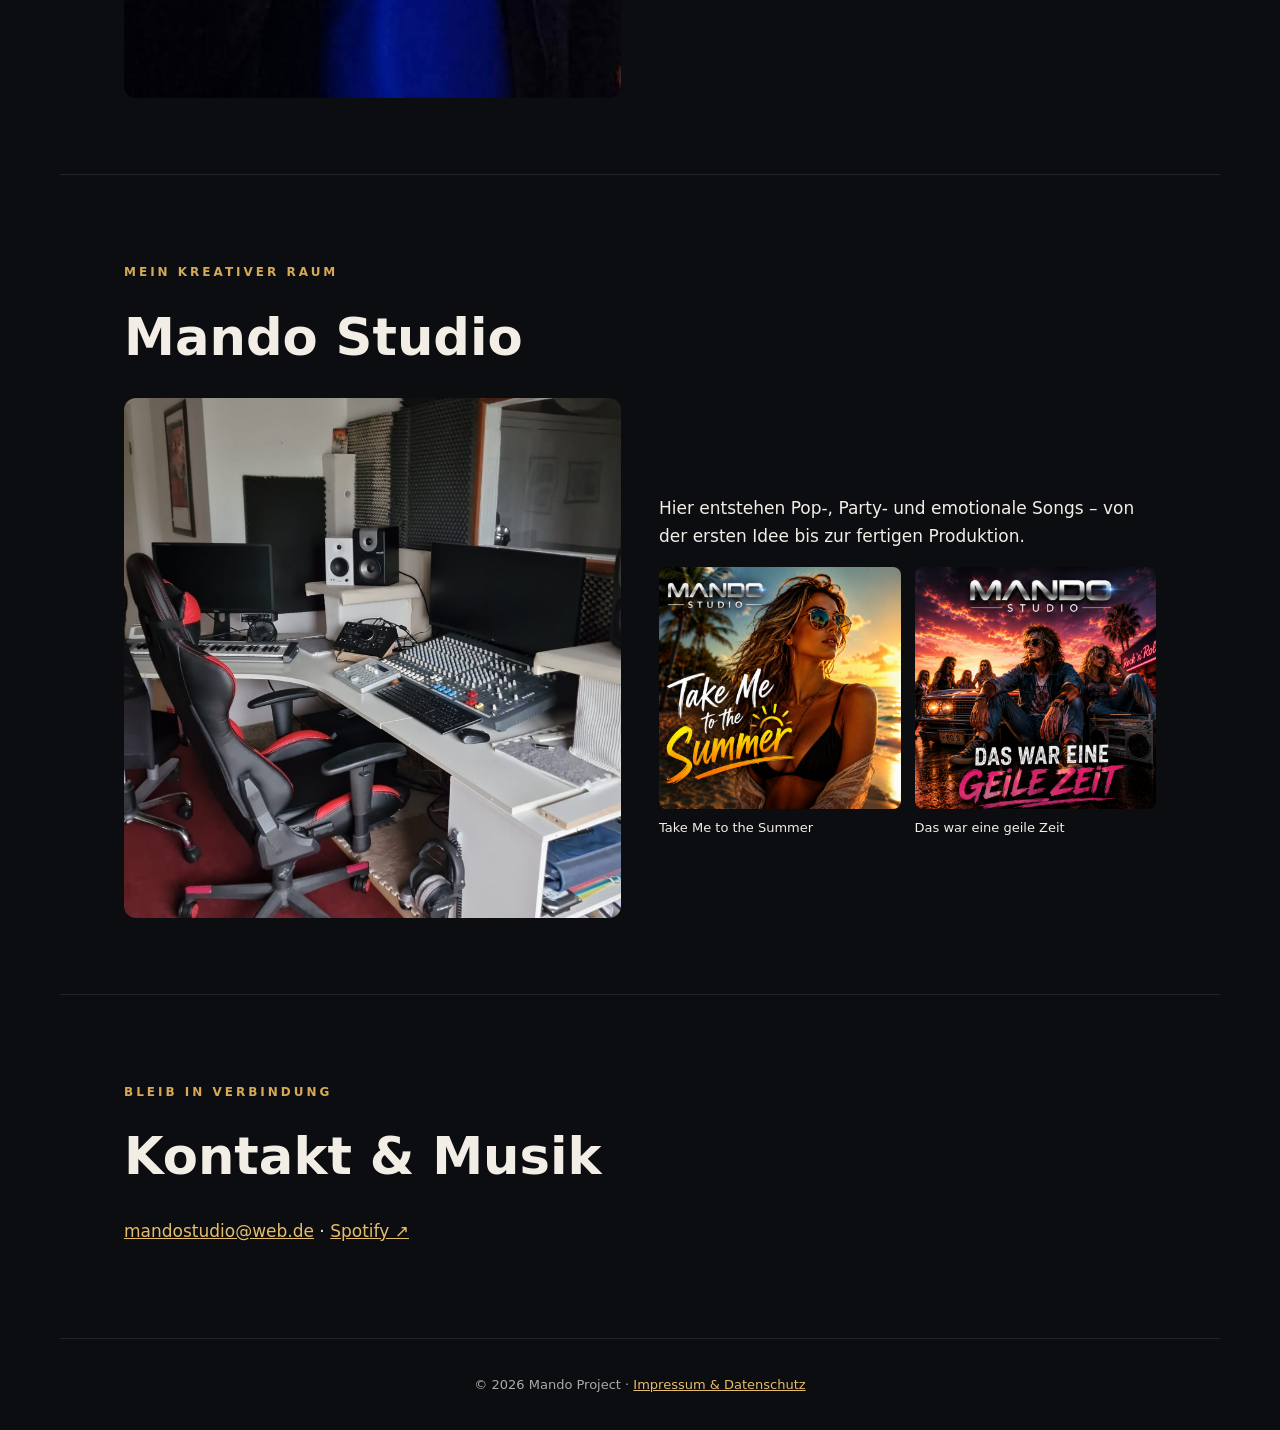
==== commit c2d54626: "Update index.html" ====
--- a/index.html
+++ b/index.html
@@ -20,8 +20,7 @@
 </nav>
 </div>
 <section class="hero">
-<img src="mando-studio-startseite.png" alt="Mando Project Tonstudio" style="width:100vw;max-width:none;height:auto;display:block;margin-left:calc(50% - 50vw);border-radius:0;">
-<div class="eyebrow">MUSIK · EMOTION · HOFFNUNG</div>
+<img src="mando-studio-startseite.png" alt="Mando Project Tonstudio" style="width:100%;height:auto;display:block;border-radius:16px;">
 <h1>Musik, die<br><em>Herzen berührt.</em></h1>
 <p>Geschichten über Hoffnung, Mut und den eigenen Weg.</p>
 <a class="cta" href="#musik">Musik entdecken ↓</a>
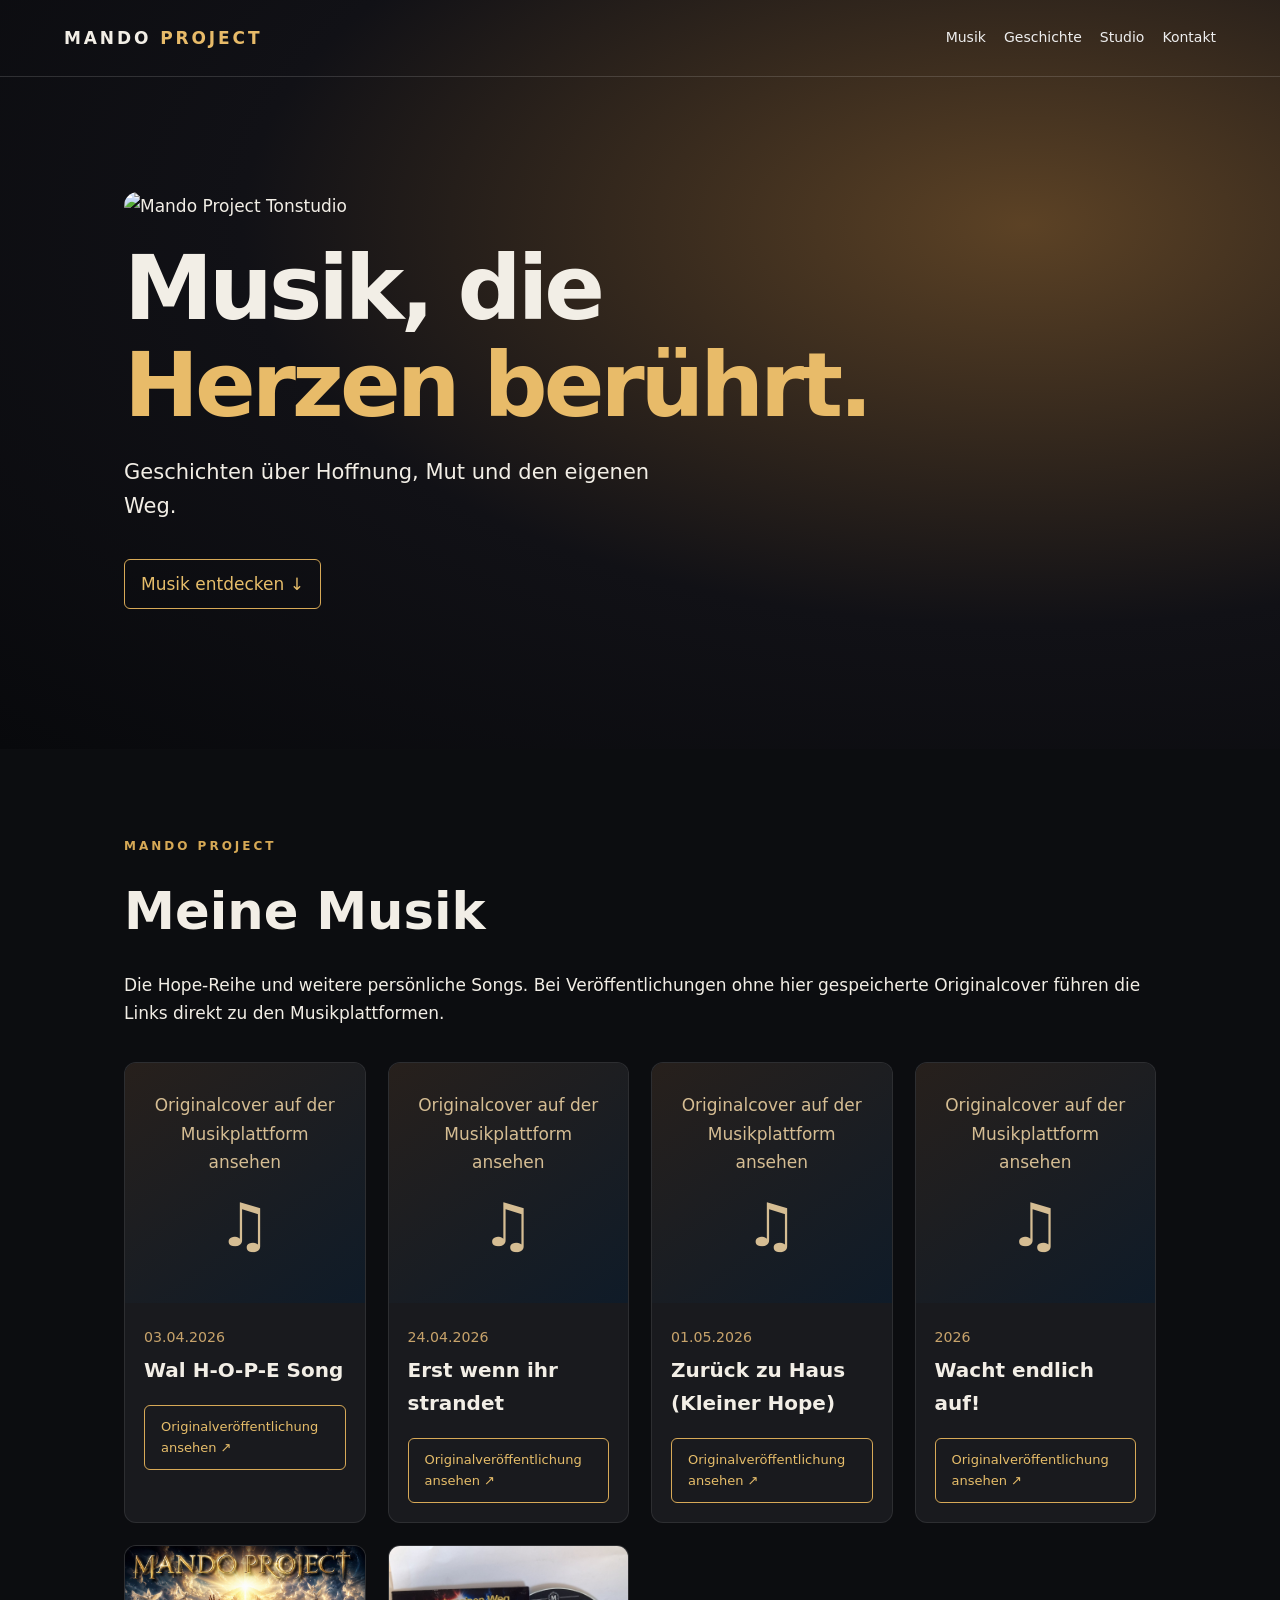
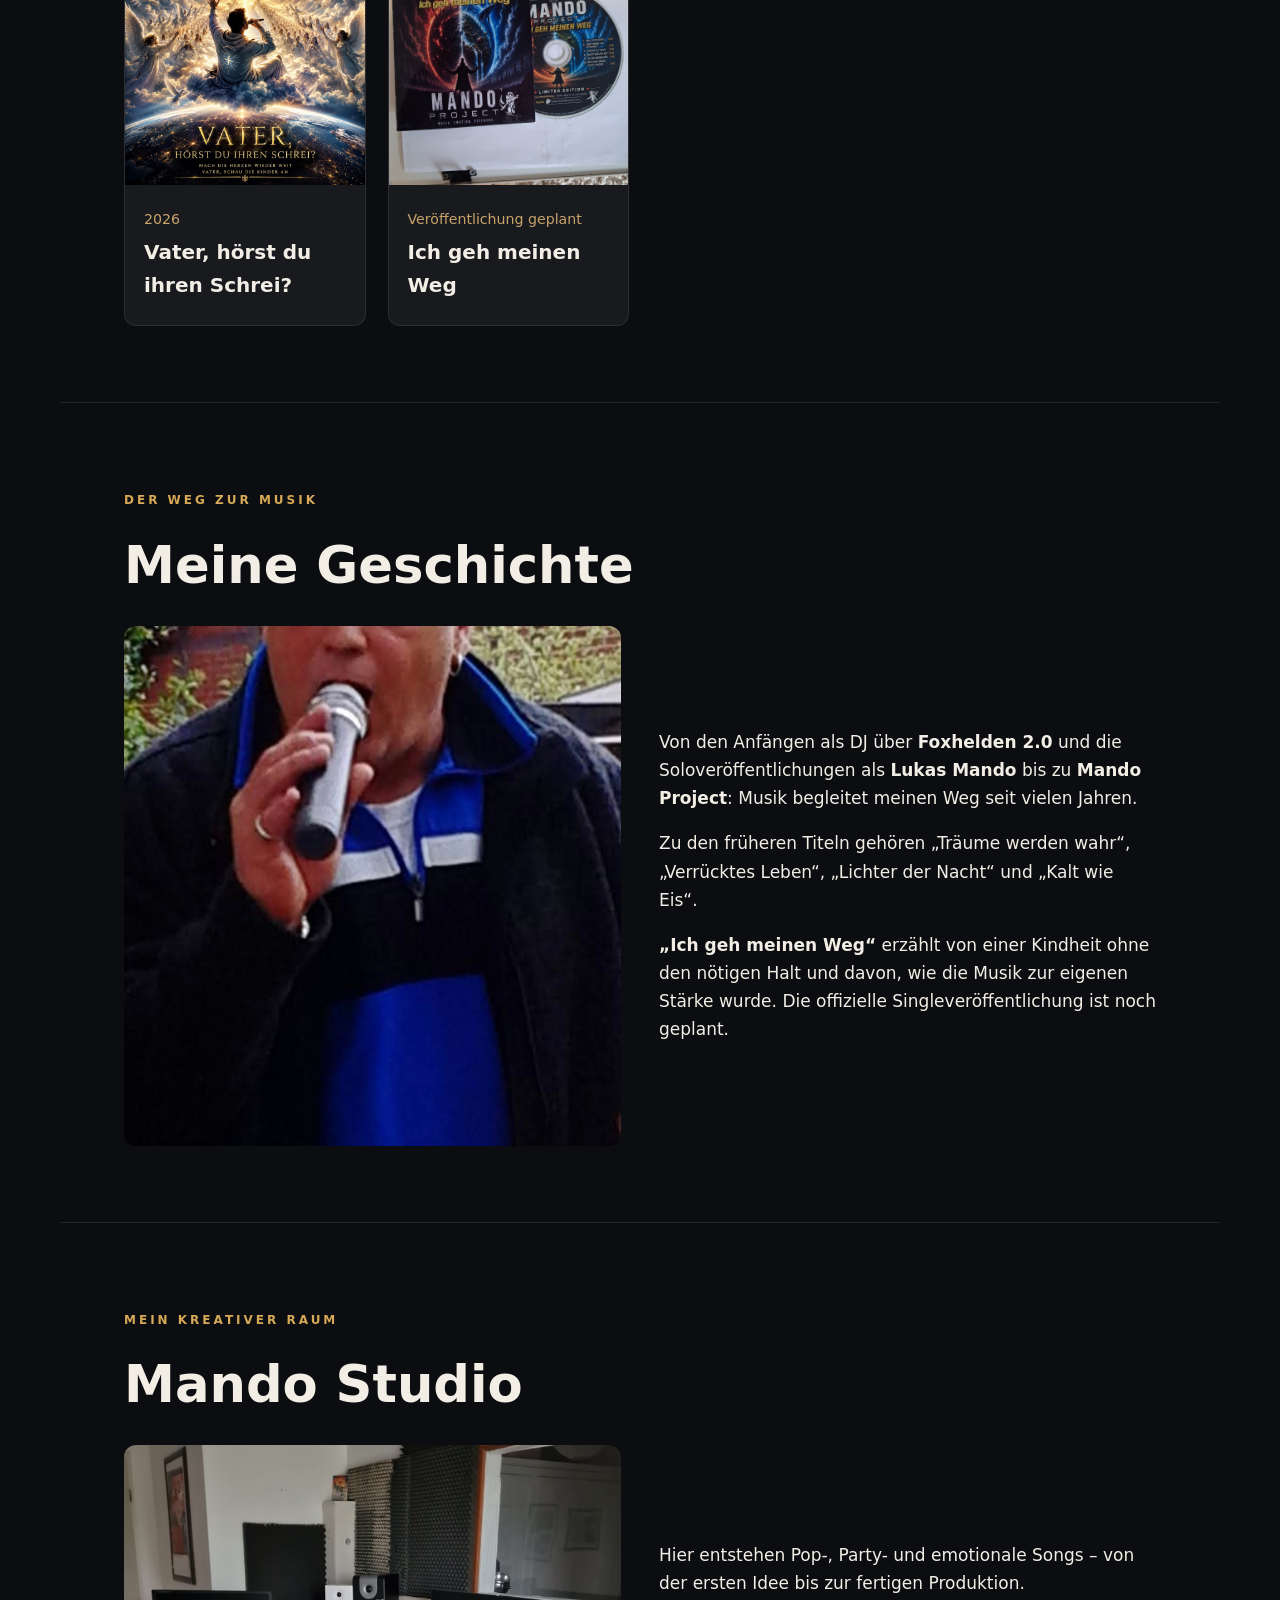
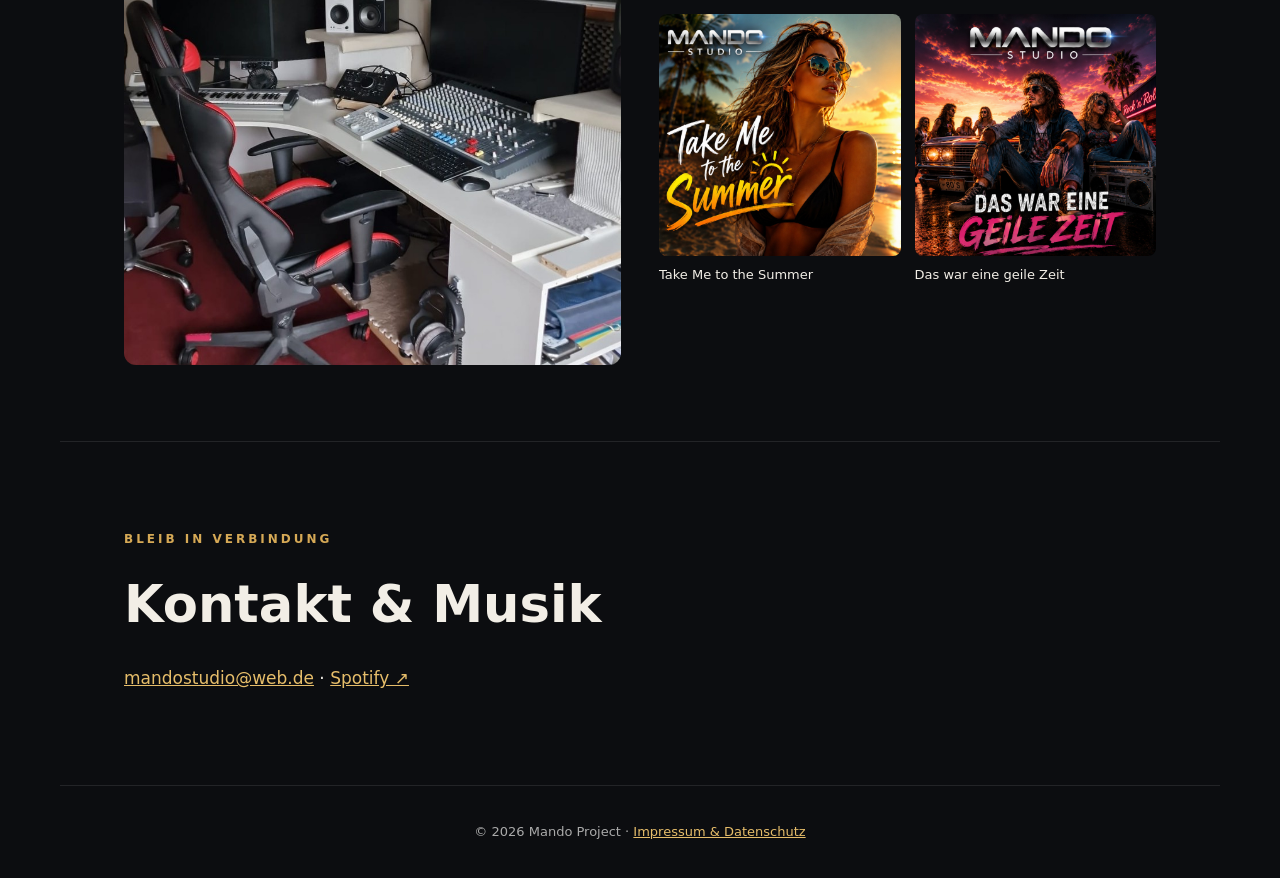
==== commit e91cfb75: "Update index.html" ====
--- a/index.html
+++ b/index.html
@@ -20,7 +20,7 @@
 </nav>
 </div>
 <section class="hero">
-<img src="mando-studio-startseite.png" alt="Mando Project Tonstudio" style="width:100%;height:auto;display:block;border-radius:16px;">
+<img src="mando-Projekt-Banner.png" alt="Mando Project Tonstudio" style="width:100%;height:auto;display:block;border-radius:16px;">
 <h1>Musik, die<br><em>Herzen berührt.</em></h1>
 <p>Geschichten über Hoffnung, Mut und den eigenen Weg.</p>
 <a class="cta" href="#musik">Musik entdecken ↓</a>
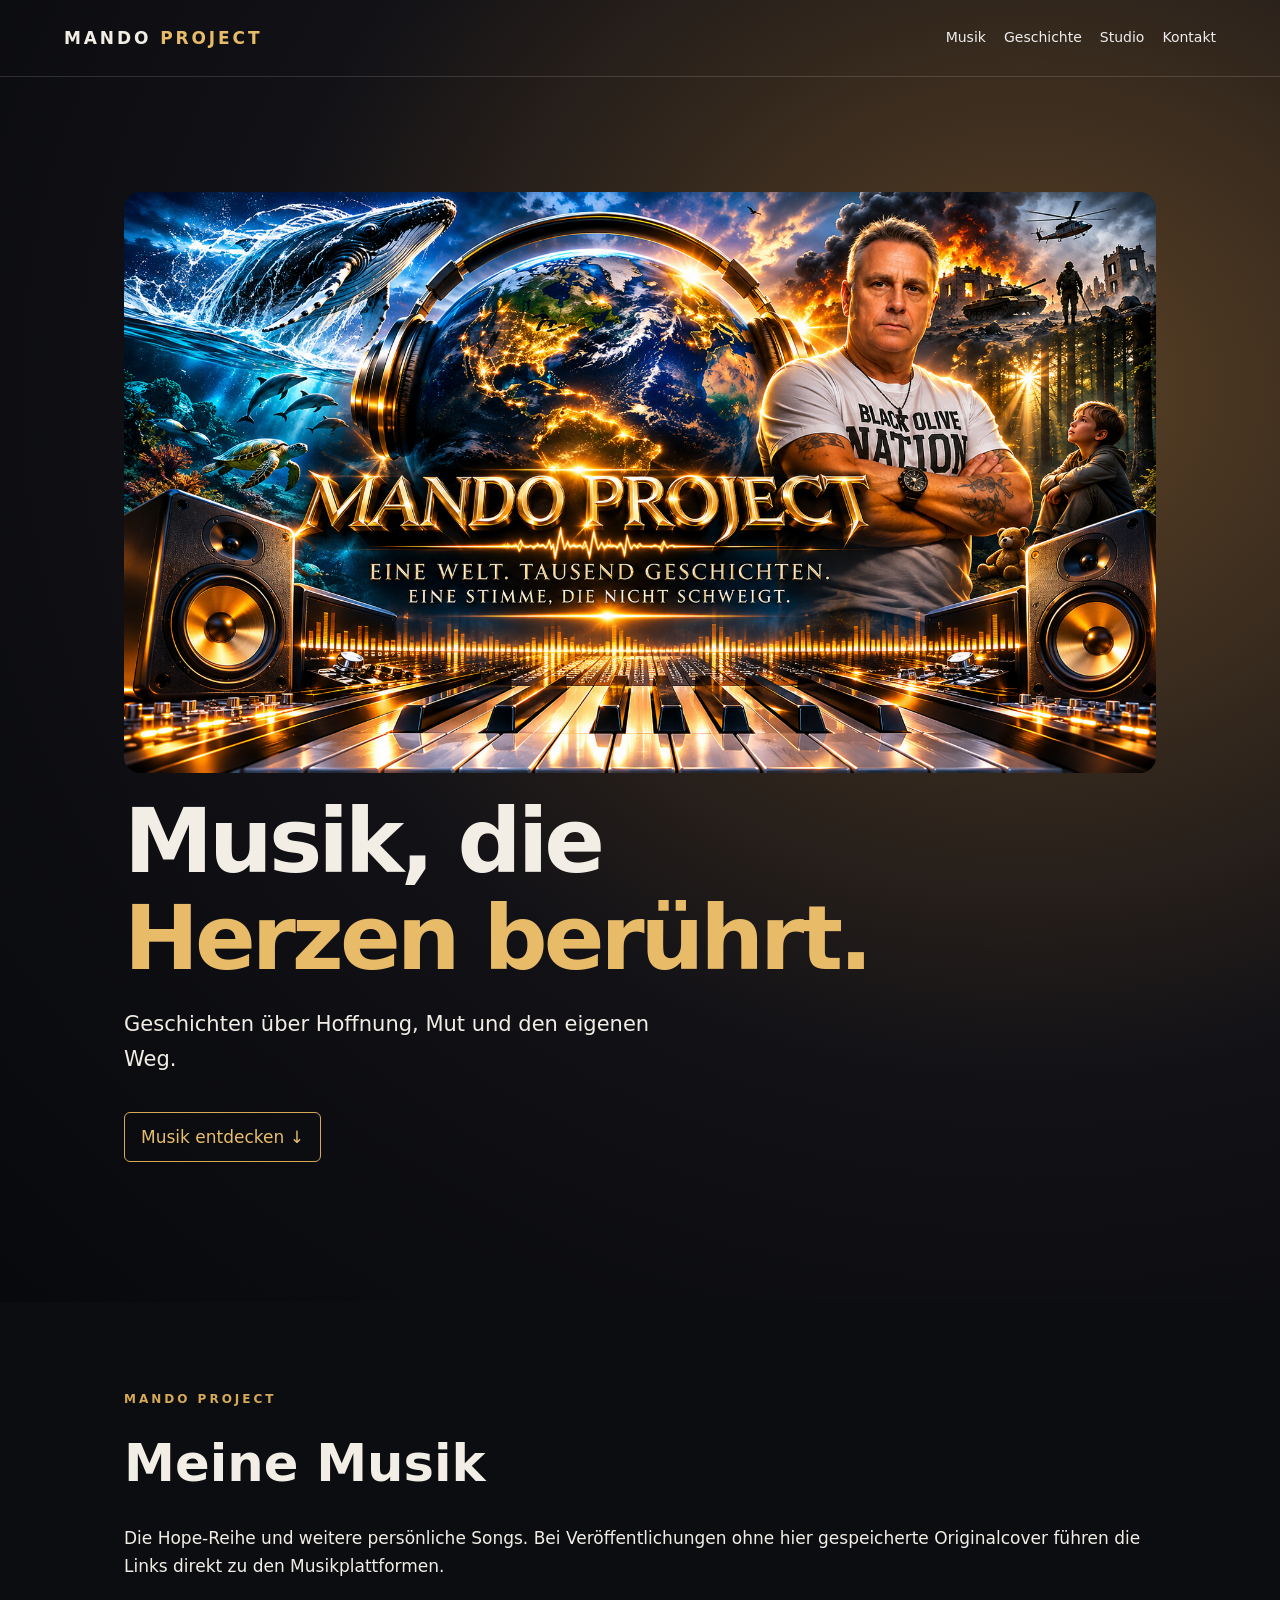
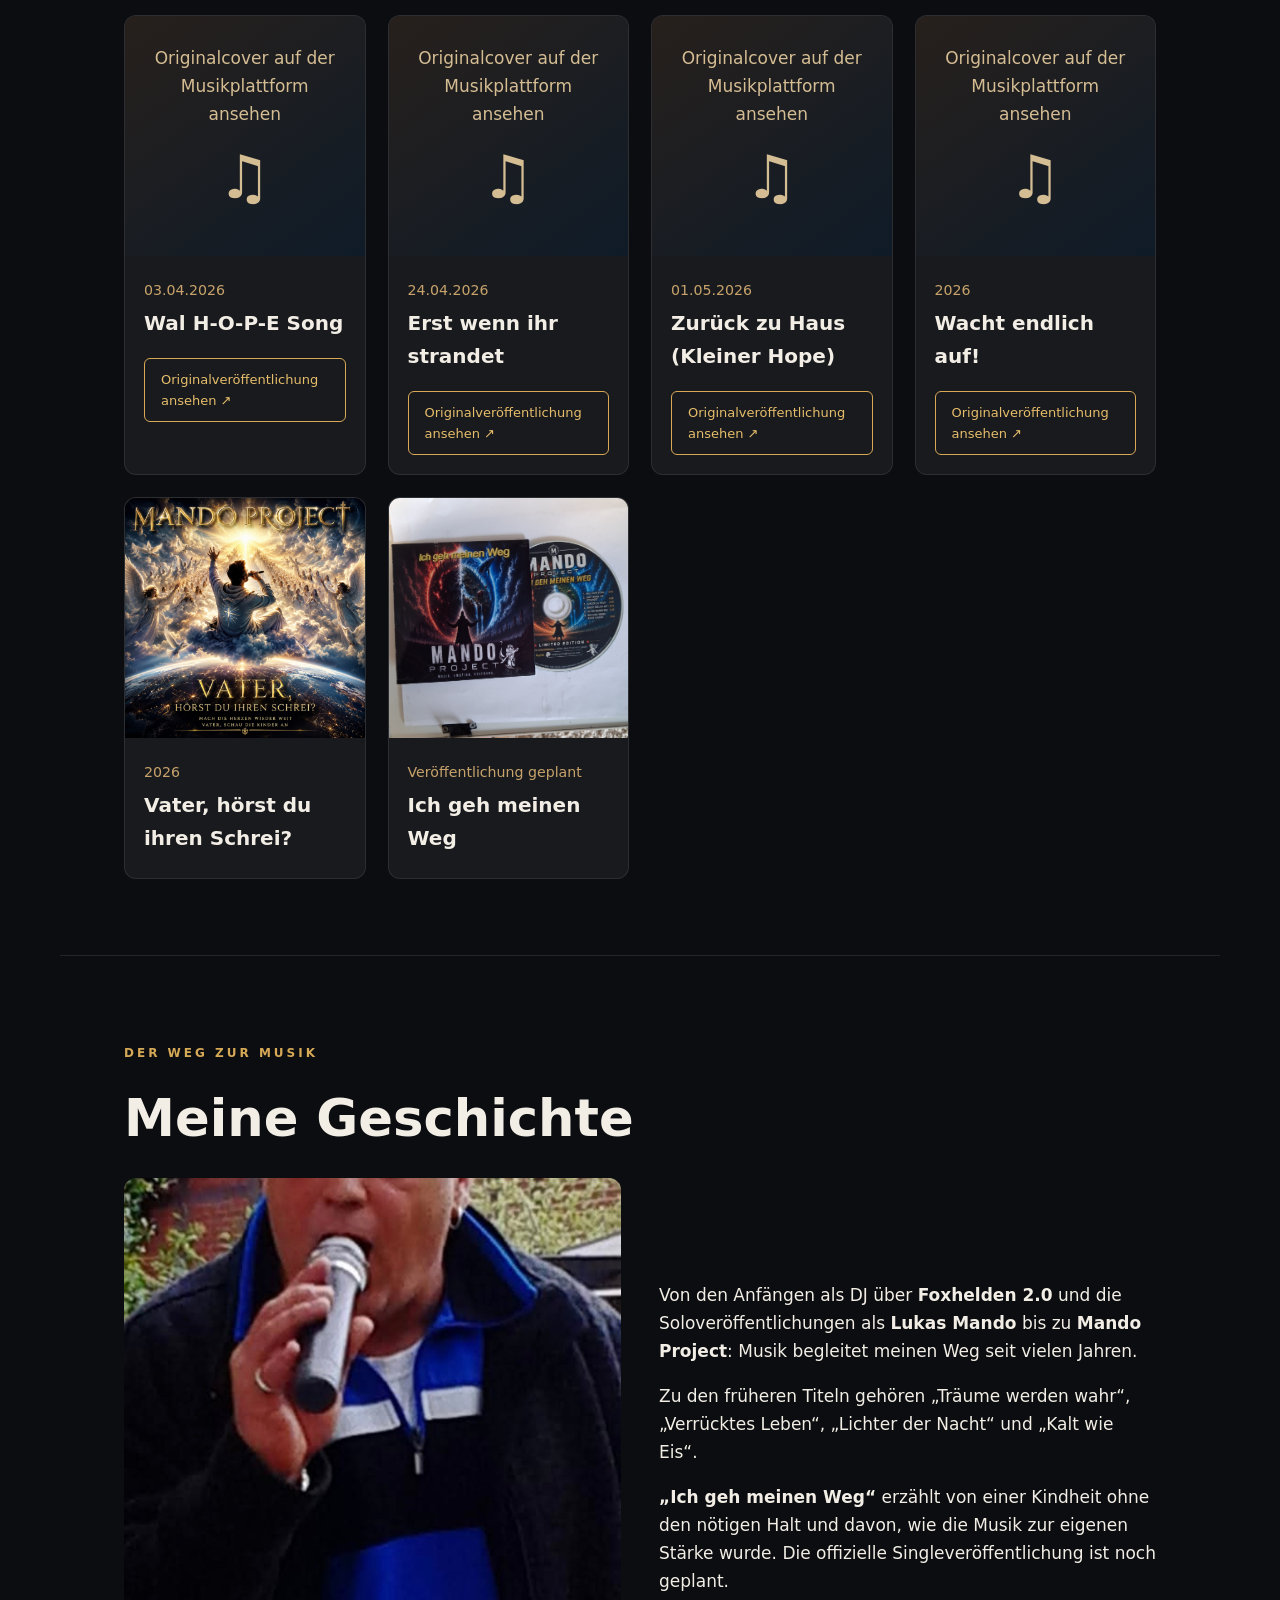
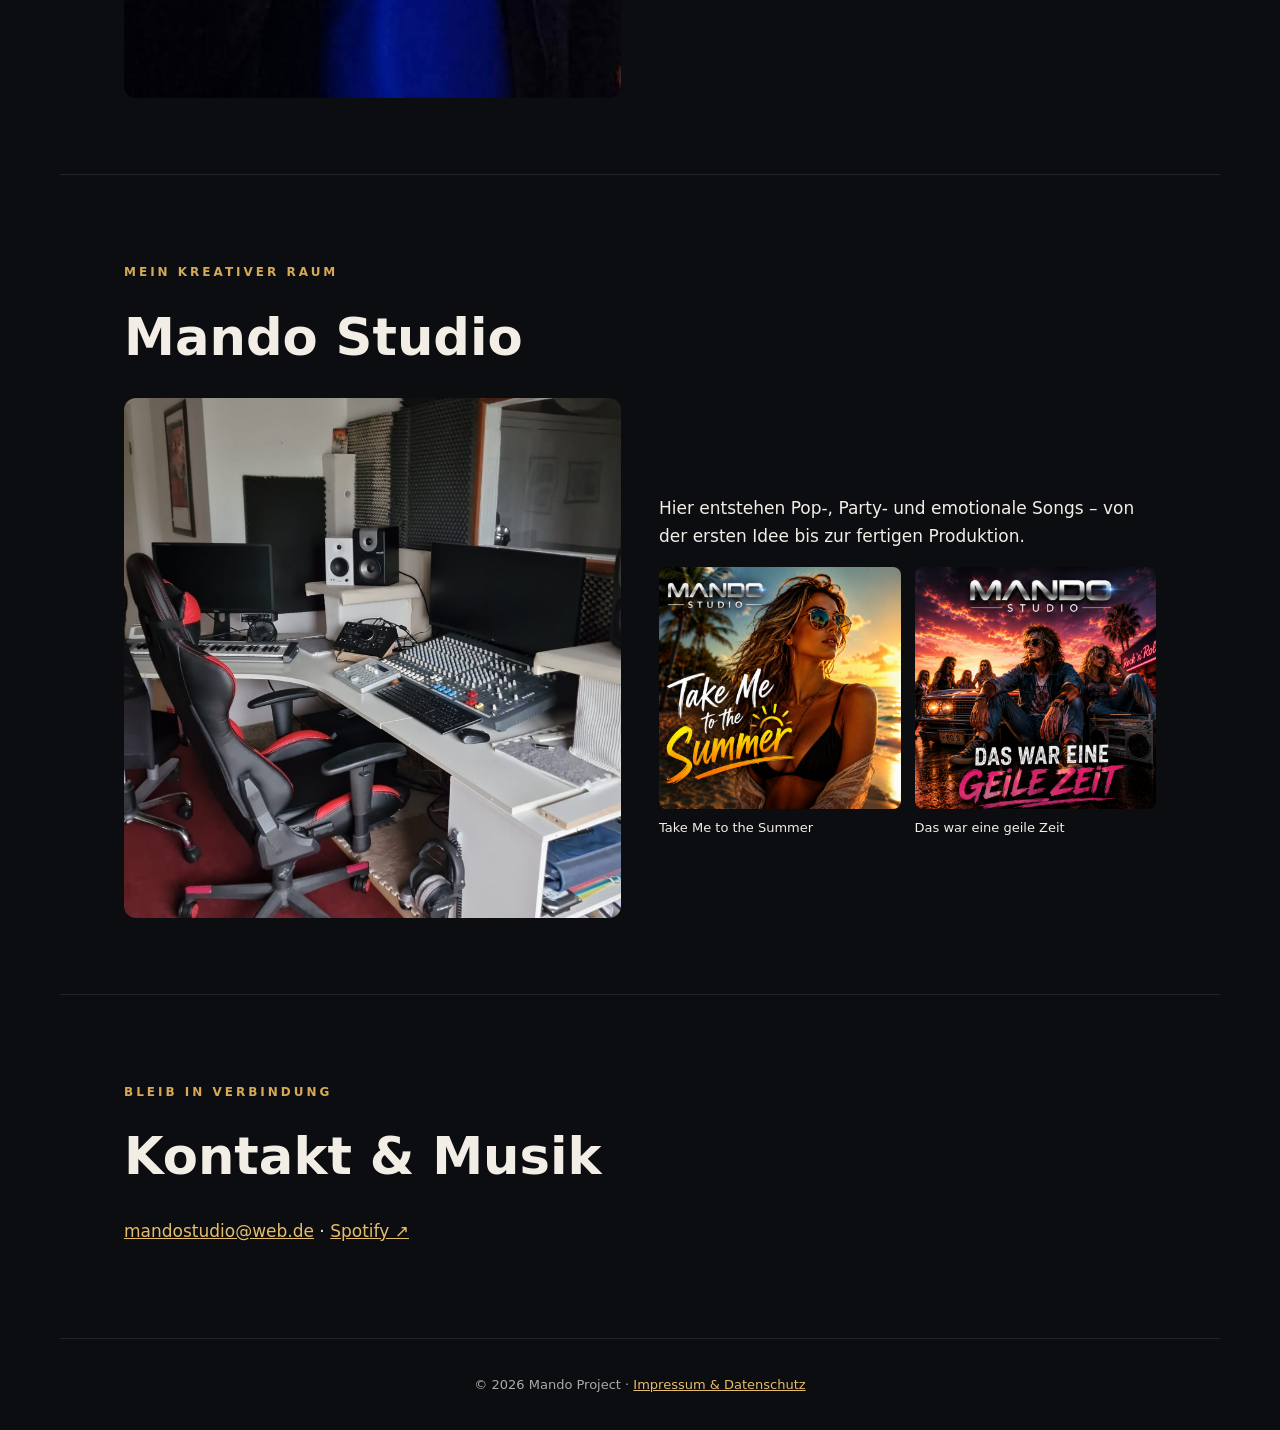
==== commit 3daa161e: "Update index.html" ====
--- a/index.html
+++ b/index.html
@@ -20,7 +20,7 @@
 </nav>
 </div>
 <section class="hero">
-<img src="mando-Projekt-Banner.png" alt="Mando Project Tonstudio" style="width:100%;height:auto;display:block;border-radius:16px;">
+<img src="mando-project-banner.png" alt="Mando Project Tonstudio" style="width:100%;height:auto;display:block;border-radius:16px;">
 <h1>Musik, die<br><em>Herzen berührt.</em></h1>
 <p>Geschichten über Hoffnung, Mut und den eigenen Weg.</p>
 <a class="cta" href="#musik">Musik entdecken ↓</a>
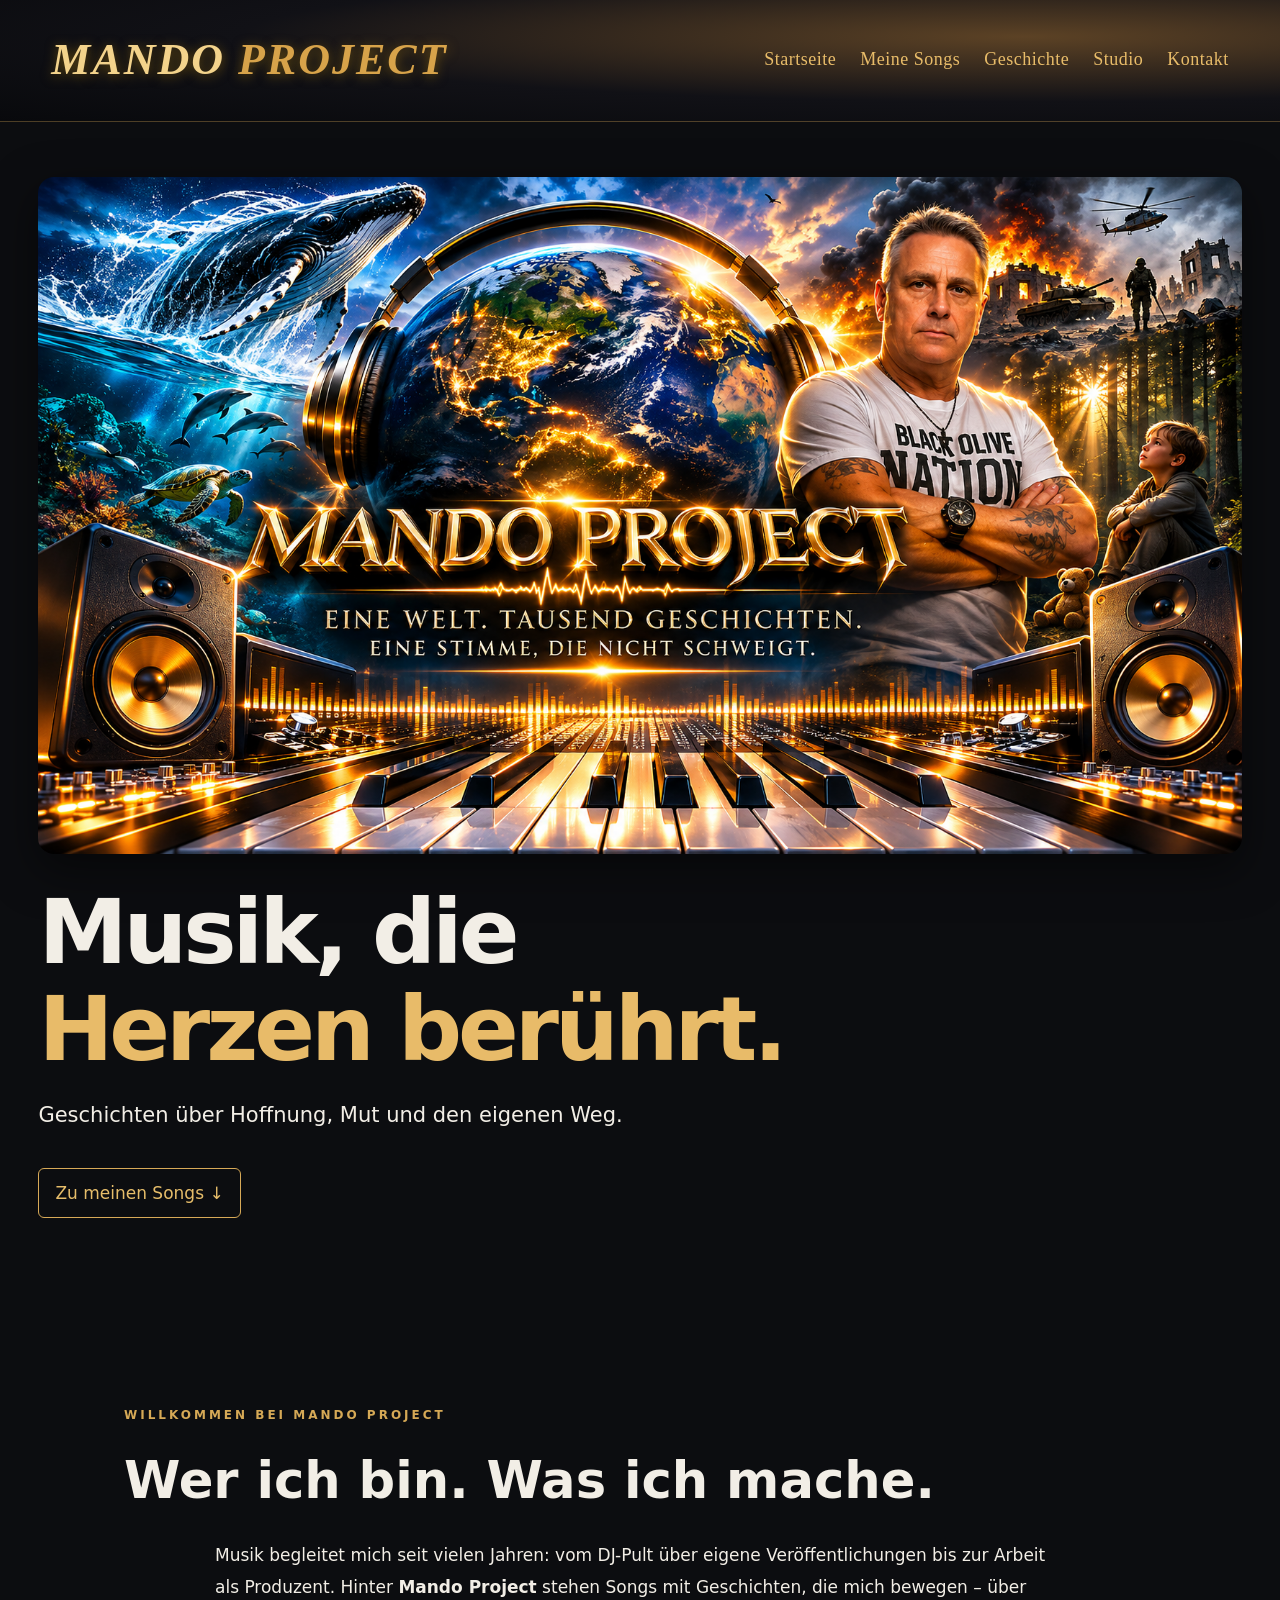
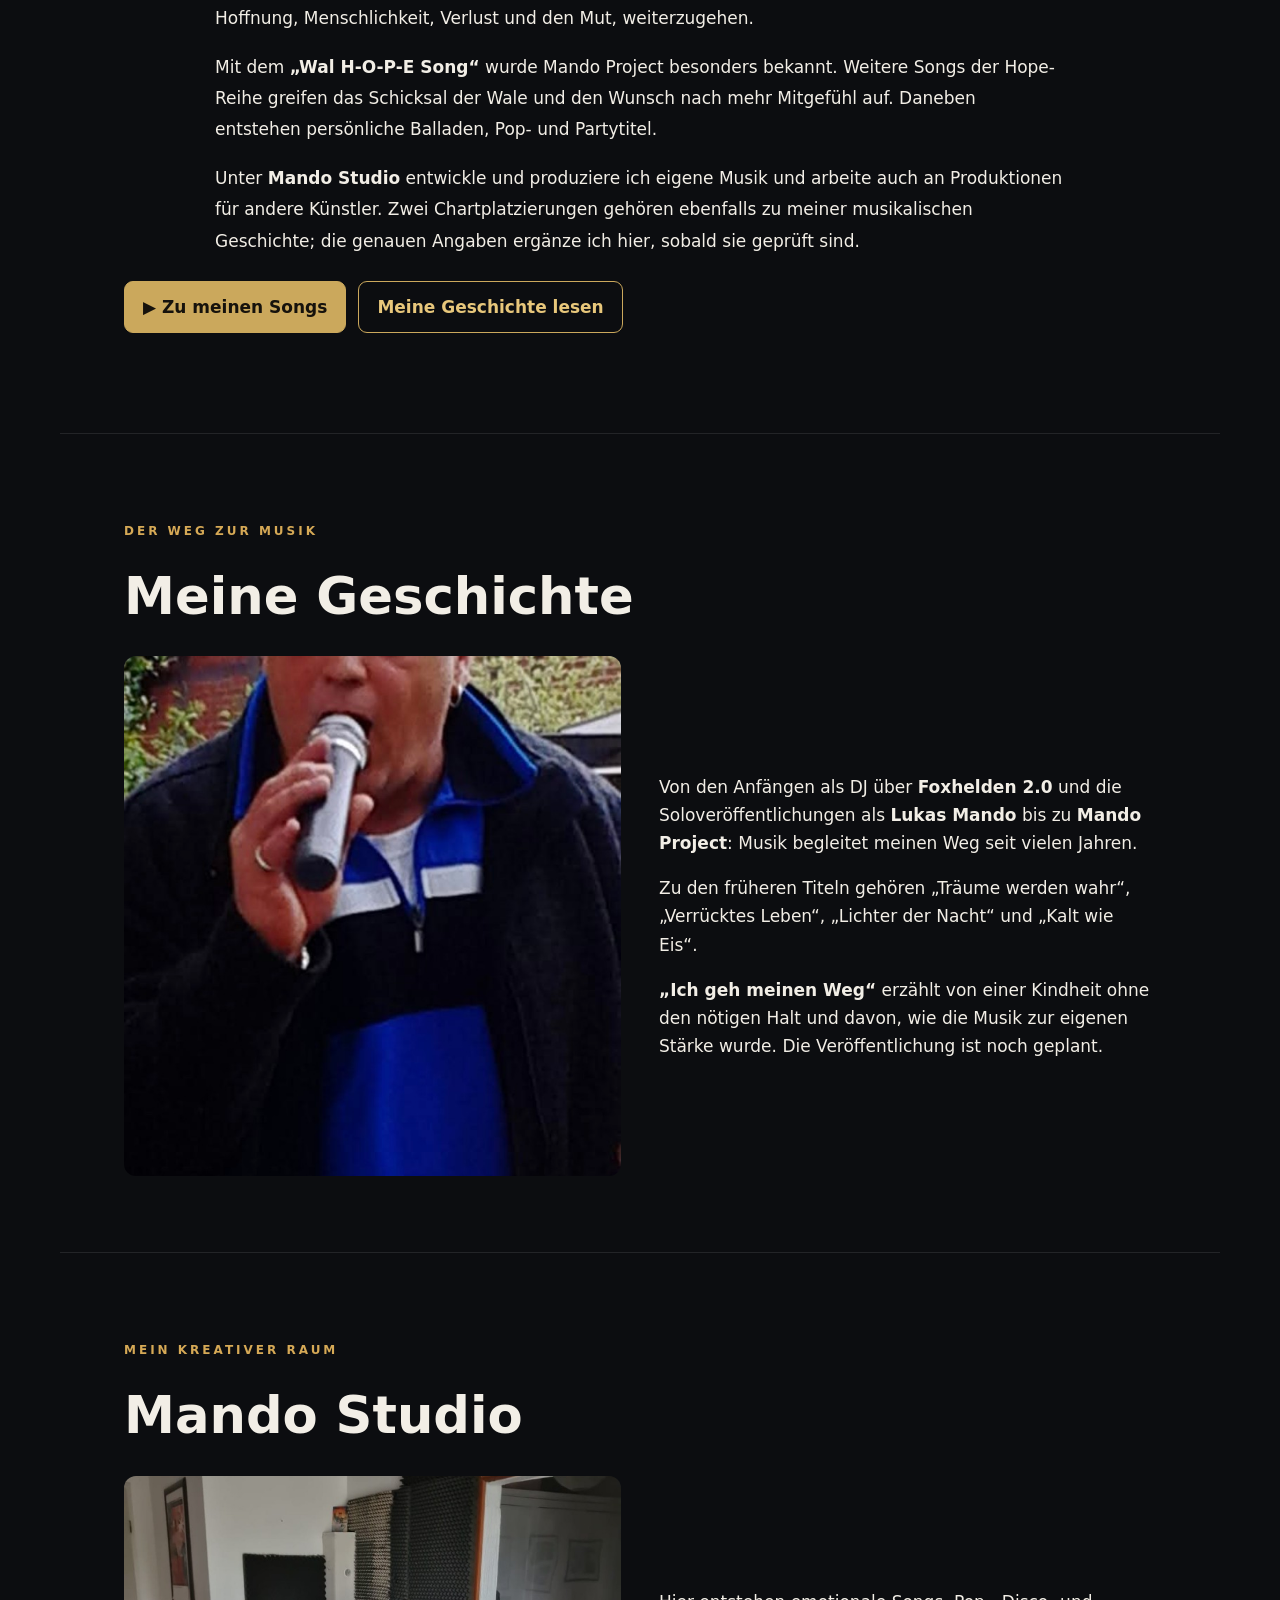
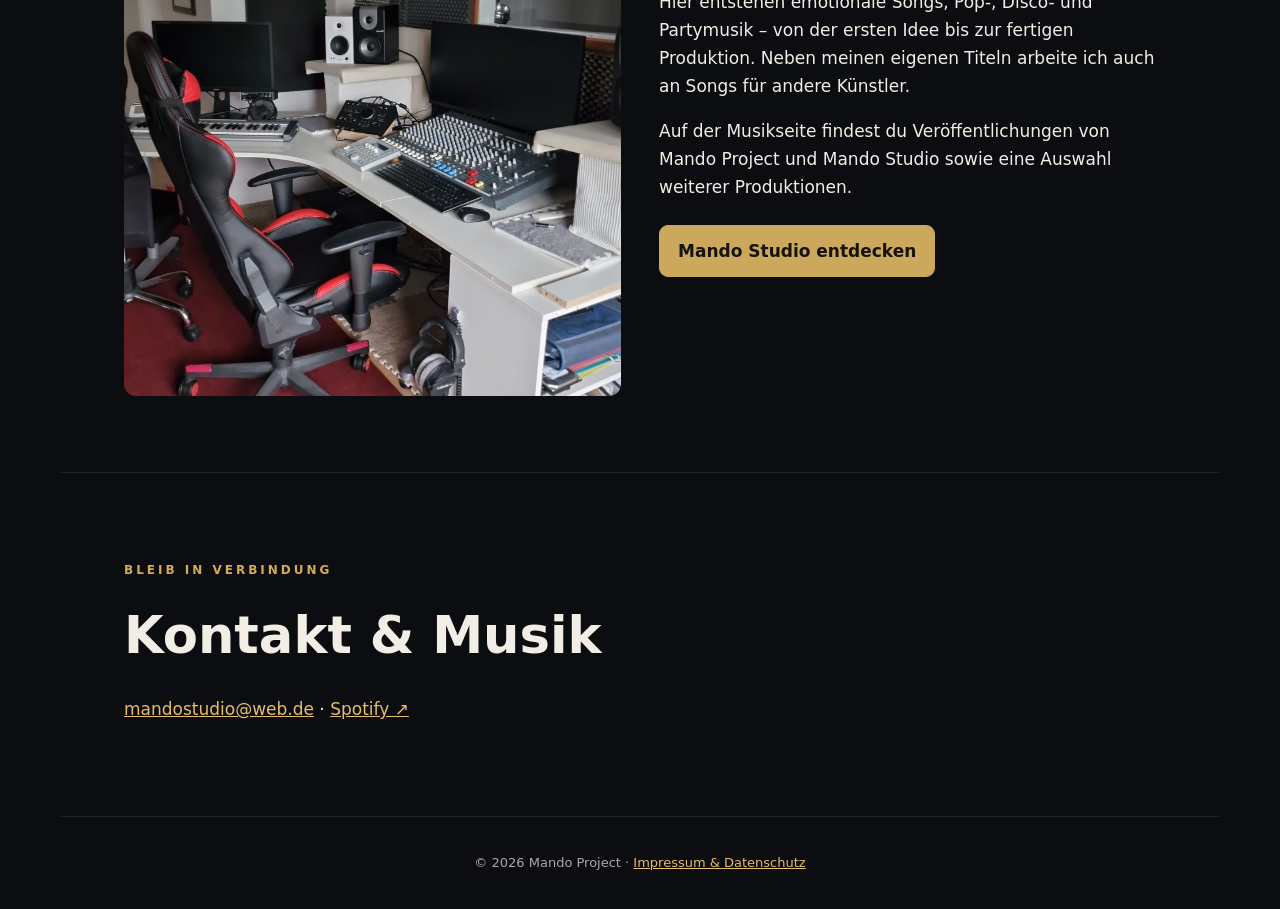
==== commit cc842905: "Update index.html" ====
--- a/index.html
+++ b/index.html
@@ -3,101 +3,88 @@
 <head>
 <meta charset="utf-8">
 <meta name="viewport" content="width=device-width, initial-scale=1">
-<meta name="description" content="Mando Project – Musik, Emotion, Hoffnung. Entdecke Songs, Künstlergeschichte und Mando Studio.">
-<title>Mando Project – Musik, Emotion, Hoffnung</title><meta property="og:site_name" content="Mando Project">
+<meta name="description" content="Mando Project und Mando Studio – Musik, Emotionen, Hoffnung und Produktionen.">
+<title>Mando Project – Musik, die Herzen berührt</title>
 <link rel="icon" type="image/png" href="mando-wal-favicon.png">
 <link rel="stylesheet" href="style.css">
+<style>
+.site-nav-extra {display:flex;flex-wrap:wrap;gap:14px;justify-content:center}
+.intro-text {max-width:850px;margin:0 auto 24px;line-height:1.85}
+.action-links {display:flex;flex-wrap:wrap;gap:12px;margin:24px 0}
+.action-links a,.music-action {display:inline-block;padding:11px 18px;border:1px solid #cba85c;border-radius:9px;color:#e8c77b;text-decoration:none;font-weight:600}
+.action-links a:first-child {background:#cba85c;color:#16120c}
+.music-grid {display:grid;grid-template-columns:repeat(auto-fill,minmax(145px,1fr));gap:16px;margin-top:25px}
+.music-tile {min-width:0;background:#171717;border:1px solid #4d3d23;border-radius:13px;overflow:hidden}
+.music-tile img {width:100%;aspect-ratio:1/1;object-fit:cover;display:block;background:#28231d}
+.music-tile .details {padding:12px}
+.music-tile h3 {font-size:1rem;line-height:1.3;margin:0 0 6px;overflow-wrap:anywhere}
+.music-tile small {display:block;opacity:.8;margin-bottom:12px}
+.music-tile .music-action {font-size:.82rem;padding:8px 10px;margin:3px 3px 3px 0}
+.music-tile .music-action:hover,.action-links a:hover {background:#d8b66d;color:#17120a}
+.music-tile .pending {font-size:.82rem;color:#e5c681}
+.section-note {max-width:850px;line-height:1.7}
+@media(max-width:520px) {
+.music-grid {grid-template-columns:repeat(2,minmax(0,1fr));gap:10px}
+.music-tile .details {padding:9px}
+.music-tile h3 {font-size:.9rem}
+.music-tile .music-action {font-size:.74rem;padding:7px 8px}
+}
+</style>
 </head>
 <body>
+
 <header>
 <div class="nav">
 <strong>MANDO <em>PROJECT</em></strong>
-<nav>
-<a href="#musik">Musik</a>
-<a href="#geschichte">Geschichte</a>
-<a href="#studio">Studio</a>
-<a href="#kontakt">Kontakt</a>
+<nav class="site-nav-extra">
+<a href="index.html">Startseite</a>
+<a href="musik.html">Meine Songs</a>
+<a href="index.html#geschichte">Geschichte</a>
+<a href="index.html#studio">Studio</a>
+<a href="index.html#kontakt">Kontakt</a>
 </nav>
 </div>
+</header>
+
 <section class="hero">
-<img src="mando-project-banner.png" alt="Mando Project Tonstudio" style="width:100%;height:auto;display:block;border-radius:16px;">
+<img src="mando-project-banner.png" alt="Mando Project – Musik, Hoffnung und Emotionen" style="width:100%;height:auto;display:block;border-radius:16px;">
 <h1>Musik, die<br><em>Herzen berührt.</em></h1>
 <p>Geschichten über Hoffnung, Mut und den eigenen Weg.</p>
-<a class="cta" href="#musik">Musik entdecken ↓</a>
+<a class="cta" href="musik.html">Zu meinen Songs ↓</a>
 </section>
-</header>
 
 <main>
-<section id="musik">
-<p class="eyebrow">MANDO PROJECT</p>
-<h2>Meine Musik</h2>
-<p>Die Hope-Reihe und weitere persönliche Songs. Bei Veröffentlichungen ohne hier gespeicherte Originalcover führen die Links direkt zu den Musikplattformen.</p>
-<div class="songs">
 
-<article class="song">
-<div class="placeholder">Originalcover auf der Musikplattform ansehen<br><span>♫</span></div>
-<div class="info">
-<small>03.04.2026</small>
-<h3>Wal H-O-P-E Song</h3>
-<a class="listen" href="https://open.spotify.com/intl-de/album/5B0IwRCmnelLsubYAaWG3R" target="_blank" rel="noopener">Originalveröffentlichung ansehen ↗</a>
+<section id="willkommen">
+<p class="eyebrow">WILLKOMMEN BEI MANDO PROJECT</p>
+<h2>Wer ich bin. Was ich mache.</h2>
+
+<div class="intro-text">
+<p>Musik begleitet mich seit vielen Jahren: vom DJ-Pult über eigene Veröffentlichungen bis zur Arbeit als Produzent. Hinter <strong>Mando Project</strong> stehen Songs mit Geschichten, die mich bewegen – über Hoffnung, Menschlichkeit, Verlust und den Mut, weiterzugehen.</p>
+
+<p>Mit dem <strong>„Wal H-O-P-E Song“</strong> wurde Mando Project besonders bekannt. Weitere Songs der Hope-Reihe greifen das Schicksal der Wale und den Wunsch nach mehr Mitgefühl auf. Daneben entstehen persönliche Balladen, Pop- und Partytitel.</p>
+
+<p>Unter <strong>Mando Studio</strong> entwickle und produziere ich eigene Musik und arbeite auch an Produktionen für andere Künstler. Zwei Chartplatzierungen gehören ebenfalls zu meiner musikalischen Geschichte; die genauen Angaben ergänze ich hier, sobald sie geprüft sind.</p>
 </div>
-</article>
 
-<article class="song">
-<div class="placeholder">Originalcover auf der Musikplattform ansehen<br><span>♫</span></div>
-<div class="info">
-<small>24.04.2026</small>
-<h3>Erst wenn ihr strandet</h3>
-<a class="listen" href="https://open.spotify.com/track/1i7TlX4wdgB4fMcz7LaCHX" target="_blank" rel="noopener">Originalveröffentlichung ansehen ↗</a>
-</div>
-</article>
-
-<article class="song">
-<div class="placeholder">Originalcover auf der Musikplattform ansehen<br><span>♫</span></div>
-<div class="info">
-<small>01.05.2026</small>
-<h3>Zurück zu Haus (Kleiner Hope)</h3>
-<a class="listen" href="https://music.amazon.com/albums/B0GZ47193T" target="_blank" rel="noopener">Originalveröffentlichung ansehen ↗</a>
-</div>
-</article>
-
-<article class="song">
-<div class="placeholder">Originalcover auf der Musikplattform ansehen<br><span>♫</span></div>
-<div class="info">
-<small>2026</small>
-<h3>Wacht endlich auf!</h3>
-<a class="listen" href="https://open.spotify.com/artist/6q84qfpA5ErNUSakbiqv8E" target="_blank" rel="noopener">Originalveröffentlichung ansehen ↗</a>
-</div>
-</article>
-
-<article class="song">
-<img src="vater.png" alt="Cover Vater, hörst du ihren Schrei?">
-<div class="info">
-<small>2026</small>
-<h3>Vater, hörst du ihren Schrei?</h3>
-</div>
-</article>
-
-<article class="song">
-<img src="ich-geh-meinen-weg.jpg" alt="Cover Ich geh meinen Weg">
-<div class="info">
-<small>Veröffentlichung geplant</small>
-<h3>Ich geh meinen Weg</h3>
-</div>
-</article>
-
+<div class="action-links">
+<a href="musik.html">▶ Zu meinen Songs</a>
+<a href="#geschichte">Meine Geschichte lesen</a>
 </div>
 </section>
 
 <section id="geschichte">
 <p class="eyebrow">DER WEG ZUR MUSIK</p>
 <h2>Meine Geschichte</h2>
+
 <div class="twocol">
-<img src="live.jpg" alt="Früherer Live-Auftritt">
+<img src="live.jpg" alt="Früherer Live-Auftritt" onerror="this.style.display='none'">
 <div>
 <p>Von den Anfängen als DJ über <strong>Foxhelden 2.0</strong> und die Soloveröffentlichungen als <strong>Lukas Mando</strong> bis zu <strong>Mando Project</strong>: Musik begleitet meinen Weg seit vielen Jahren.</p>
+
 <p>Zu den früheren Titeln gehören „Träume werden wahr“, „Verrücktes Leben“, „Lichter der Nacht“ und „Kalt wie Eis“.</p>
-<p><strong>„Ich geh meinen Weg“</strong> erzählt von einer Kindheit ohne den nötigen Halt und davon, wie die Musik zur eigenen Stärke wurde. Die offizielle Singleveröffentlichung ist noch geplant.</p>
+
+<p><strong>„Ich geh meinen Weg“</strong> erzählt von einer Kindheit ohne den nötigen Halt und davon, wie die Musik zur eigenen Stärke wurde. Die Veröffentlichung ist noch geplant.</p>
 </div>
 </div>
 </section>
@@ -105,19 +92,16 @@
 <section id="studio">
 <p class="eyebrow">MEIN KREATIVER RAUM</p>
 <h2>Mando Studio</h2>
+
 <div class="twocol">
-<img src="studio.jpg" alt="Blick ins Mando Studio">
+<img src="studio.jpg" alt="Blick ins Mando Studio" onerror="this.style.display='none'">
 <div>
-<p>Hier entstehen Pop-, Party- und emotionale Songs – von der ersten Idee bis zur fertigen Produktion.</p>
-<div class="mini">
-<figure>
-<img src="take-me-to-the-summer.png" alt="Take Me to the Summer">
-<figcaption>Take Me to the Summer</figcaption>
-</figure>
-<figure>
-<img src="das-war-eine-geile-zeit.png" alt="Das war eine geile Zeit">
-<figcaption>Das war eine geile Zeit</figcaption>
-</figure>
+<p>Hier entstehen emotionale Songs, Pop-, Disco- und Partymusik – von der ersten Idee bis zur fertigen Produktion. Neben meinen eigenen Titeln arbeite ich auch an Songs für andere Künstler.</p>
+
+<p>Auf der Musikseite findest du Veröffentlichungen von Mando Project und Mando Studio sowie eine Auswahl weiterer Produktionen.</p>
+
+<div class="action-links">
+<a href="musik.html#studio-songs">Mando Studio entdecken</a>
 </div>
 </div>
 </div>
@@ -125,11 +109,21 @@
 
 <section id="kontakt">
 <p class="eyebrow">BLEIB IN VERBINDUNG</p>
-<h2>Kontakt & Musik</h2>
-<p><a href="mailto:mandostudio@web.de">mandostudio@web.de</a> · <a href="https://open.spotify.com/artist/6q84qfpA5ErNUSakbiqv8E" target="_blank" rel="noopener">Spotify ↗</a></p>
+<h2>Kontakt &amp; Musik</h2>
+
+<p>
+<a href="mailto:mandostudio@web.de">mandostudio@web.de</a>
+·
+<a href="https://open.spotify.com/artist/6q84qfpA5ErNUSakbiqv8E" target="_blank" rel="noopener noreferrer">Spotify ↗</a>
+</p>
 </section>
+
 </main>
 
-<footer>© 2026 Mando Project · <a href="impressum.html">Impressum & Datenschutz</a></footer>
+<footer>
+© 2026 Mando Project ·
+<a href="impressum.html">Impressum &amp; Datenschutz</a>
+</footer>
+
 </body>
 </html>
--- a/style.css
+++ b/style.css
@@ -1 +1,277 @@
-*{box-sizing:border-box}html{scroll-behavior:smooth}body{margin:0;background:#0c0d10;color:#f2eee6;font:17px/1.65 system-ui,Arial,sans-serif}a{color:#e6bd6a}header{background:radial-gradient(ellipse at 80% 30%,#5c4225 0%,#111116 54%,#08090c 100%)}.nav{display:flex;justify-content:space-between;align-items:center;gap:18px;padding:24px max(5%,calc((100% - 1160px)/2));border-bottom:1px solid #ffffff24}.nav strong{letter-spacing:.17em}.nav em,h1 em{font-style:normal;color:#e8bb69}.nav nav{display:flex;gap:18px;flex-wrap:wrap}.nav a{color:#eee;text-decoration:none;font-size:14px}.hero{max-width:1160px;margin:auto;padding:115px 5% 140px}.eyebrow{color:#d6a956;font-size:12px;letter-spacing:.25em;font-weight:700}.hero h1{font-size:clamp(46px,7vw,94px);line-height:1.08;letter-spacing:-.045em;margin:20px 0}.hero p{font-size:21px;max-width:530px}.cta,.listen{display:inline-block;border:1px solid #d7a957;border-radius:6px;padding:10px 16px;text-decoration:none;margin-top:14px}main section{max-width:1160px;margin:0 auto;padding:76px 5%;border-bottom:1px solid #ffffff18}h2{font-size:clamp(32px,4vw,52px);margin:0 0 18px}h3{margin:4px 0;font-size:20px}.songs{display:grid;grid-template-columns:repeat(auto-fit,minmax(240px,1fr));gap:22px;margin-top:35px}.song{background:#191a1e;border:1px solid #ffffff16;border-radius:12px;overflow:hidden}.song img,.placeholder{width:100%;aspect-ratio:1/1;object-fit:cover;display:block}.placeholder{display:flex;flex-direction:column;justify-content:center;align-items:center;text-align:center;padding:25px;background:linear-gradient(145deg,#27201c,#0f1b28);color:#d5bd93}.placeholder span{font-size:60px}.info{padding:19px}.info small{color:#c7a36b}.listen{font-size:13px}.twocol{display:grid;grid-template-columns:1fr 1fr;gap:38px;align-items:center}.twocol>img{width:100%;max-height:520px;object-fit:cover;border-radius:12px}.mini{display:grid;grid-template-columns:1fr 1fr;gap:14px}.mini figure{margin:0}.mini img{width:100%;border-radius:8px}.mini figcaption{font-size:13px}footer{text-align:center;padding:35px;color:#aaa;font-size:13px}@media(max-width:700px){.nav{align-items:flex-start;flex-direction:column}.hero{padding:75px 6% 95px}.twocol{grid-template-columns:1fr}}+
+* {
+  box-sizing: border-box;
+}
+
+html {
+  scroll-behavior: smooth;
+}
+
+body {
+  margin: 0;
+  background: #0c0d10;
+  color: #f2eee6;
+  font: 17px/1.65 system-ui, Arial, sans-serif;
+}
+
+a {
+  color: #e6bd6a;
+}
+
+header {
+  background: radial-gradient(
+    ellipse at 80% 30%,
+    #5c4225 0%,
+    #111116 54%,
+    #08090c 100%
+  );
+}
+
+/* GOLD HEADER */
+
+.nav {
+  display: flex;
+  justify-content: space-between;
+  align-items: center;
+  gap: 22px;
+  padding: 24px 4%;
+  border-bottom: 1px solid #d7a95755;
+}
+
+.nav strong {
+  font-family: Georgia, "Times New Roman", serif;
+  font-style: italic;
+  font-weight: 700;
+  font-size: clamp(28px, 3.5vw, 44px);
+  letter-spacing: 2px;
+  color: #f3d38b;
+  text-shadow: 0 2px 12px #b8860b88;
+}
+
+.nav strong em {
+  font-style: italic;
+  color: #d7a34a;
+}
+
+.nav nav {
+  display: flex;
+  gap: 24px;
+  flex-wrap: wrap;
+}
+
+.nav nav a {
+  color: #e8bc69;
+  text-decoration: none;
+  font-family: Georgia, "Times New Roman", serif;
+  font-size: 18px;
+  letter-spacing: 0.5px;
+  transition: color 0.2s ease;
+}
+
+.nav nav a:hover {
+  color: #ffffff;
+}
+
+/* CINEMA BANNER */
+
+.hero {
+  width: 100%;
+  max-width: none;
+  margin: 0 auto;
+  padding: 55px 3% 100px;
+}
+
+.hero > img {
+  display: block;
+  width: 100%;
+  height: auto;
+  max-width: none;
+  border-radius: 12px;
+  box-shadow: 0 15px 45px #00000080;
+}
+
+.eyebrow {
+  color: #d6a956;
+  font-size: 12px;
+  letter-spacing: 0.25em;
+  font-weight: 700;
+}
+
+.hero h1 {
+  font-size: clamp(46px, 7vw, 94px);
+  line-height: 1.08;
+  letter-spacing: -0.045em;
+  margin: 30px 0 20px;
+}
+
+.hero h1 em {
+  font-style: normal;
+  color: #e8bb69;
+}
+
+.hero p {
+  font-size: 21px;
+  max-width: 650px;
+}
+
+.cta,
+.listen {
+  display: inline-block;
+  border: 1px solid #d7a957;
+  border-radius: 6px;
+  padding: 10px 16px;
+  text-decoration: none;
+  margin-top: 14px;
+}
+
+/* MAIN CONTENT */
+
+main section {
+  max-width: 1160px;
+  margin: 0 auto;
+  padding: 76px 5%;
+  border-bottom: 1px solid #ffffff18;
+}
+
+h2 {
+  font-size: clamp(32px, 4vw, 52px);
+  margin: 0 0 18px;
+}
+
+h3 {
+  margin: 4px 0;
+  font-size: 20px;
+}
+
+.songs {
+  display: grid;
+  grid-template-columns: repeat(auto-fit, minmax(240px, 1fr));
+  gap: 22px;
+  margin-top: 35px;
+}
+
+.song {
+  background: #191a1e;
+  border: 1px solid #ffffff16;
+  border-radius: 12px;
+  overflow: hidden;
+}
+
+.song img,
+.placeholder {
+  width: 100%;
+  aspect-ratio: 1/1;
+  object-fit: cover;
+  display: block;
+}
+
+.placeholder {
+  display: flex;
+  flex-direction: column;
+  justify-content: center;
+  align-items: center;
+  text-align: center;
+  padding: 25px;
+  background: linear-gradient(145deg, #27201c, #0f1b28);
+  color: #d5bd93;
+}
+
+.placeholder span {
+  font-size: 60px;
+}
+
+.info {
+  padding: 19px;
+}
+
+.info small {
+  color: #c7a36b;
+}
+
+.listen {
+  font-size: 13px;
+}
+
+.twocol {
+  display: grid;
+  grid-template-columns: 1fr 1fr;
+  gap: 38px;
+  align-items: center;
+}
+
+.twocol > img {
+  width: 100%;
+  max-height: 520px;
+  object-fit: cover;
+  border-radius: 12px;
+}
+
+.mini {
+  display: grid;
+  grid-template-columns: 1fr 1fr;
+  gap: 14px;
+}
+
+.mini figure {
+  margin: 0;
+}
+
+.mini img {
+  width: 100%;
+  border-radius: 8px;
+}
+
+.mini figcaption {
+  font-size: 13px;
+}
+
+footer {
+  text-align: center;
+  padding: 35px;
+  color: #aaa;
+  font-size: 13px;
+}
+
+/* MOBILE DESIGN */
+
+@media (max-width: 700px) {
+  .nav {
+    align-items: center;
+    flex-direction: column;
+    text-align: center;
+    padding: 24px 12px;
+  }
+
+  .nav strong {
+    font-size: 34px;
+  }
+
+  .nav nav {
+    justify-content: center;
+    gap: 12px 20px;
+  }
+
+  .nav nav a {
+    font-size: 17px;
+  }
+
+  .hero {
+    padding: 25px 0 75px;
+  }
+
+  .hero > img {
+    width: 100%;
+    border-radius: 0;
+  }
+
+  .hero h1,
+  .hero p,
+  .hero .cta {
+    margin-left: 5%;
+    margin-right: 5%;
+  }
+
+  .twocol {
+    grid-template-columns: 1fr;
+  }
+}
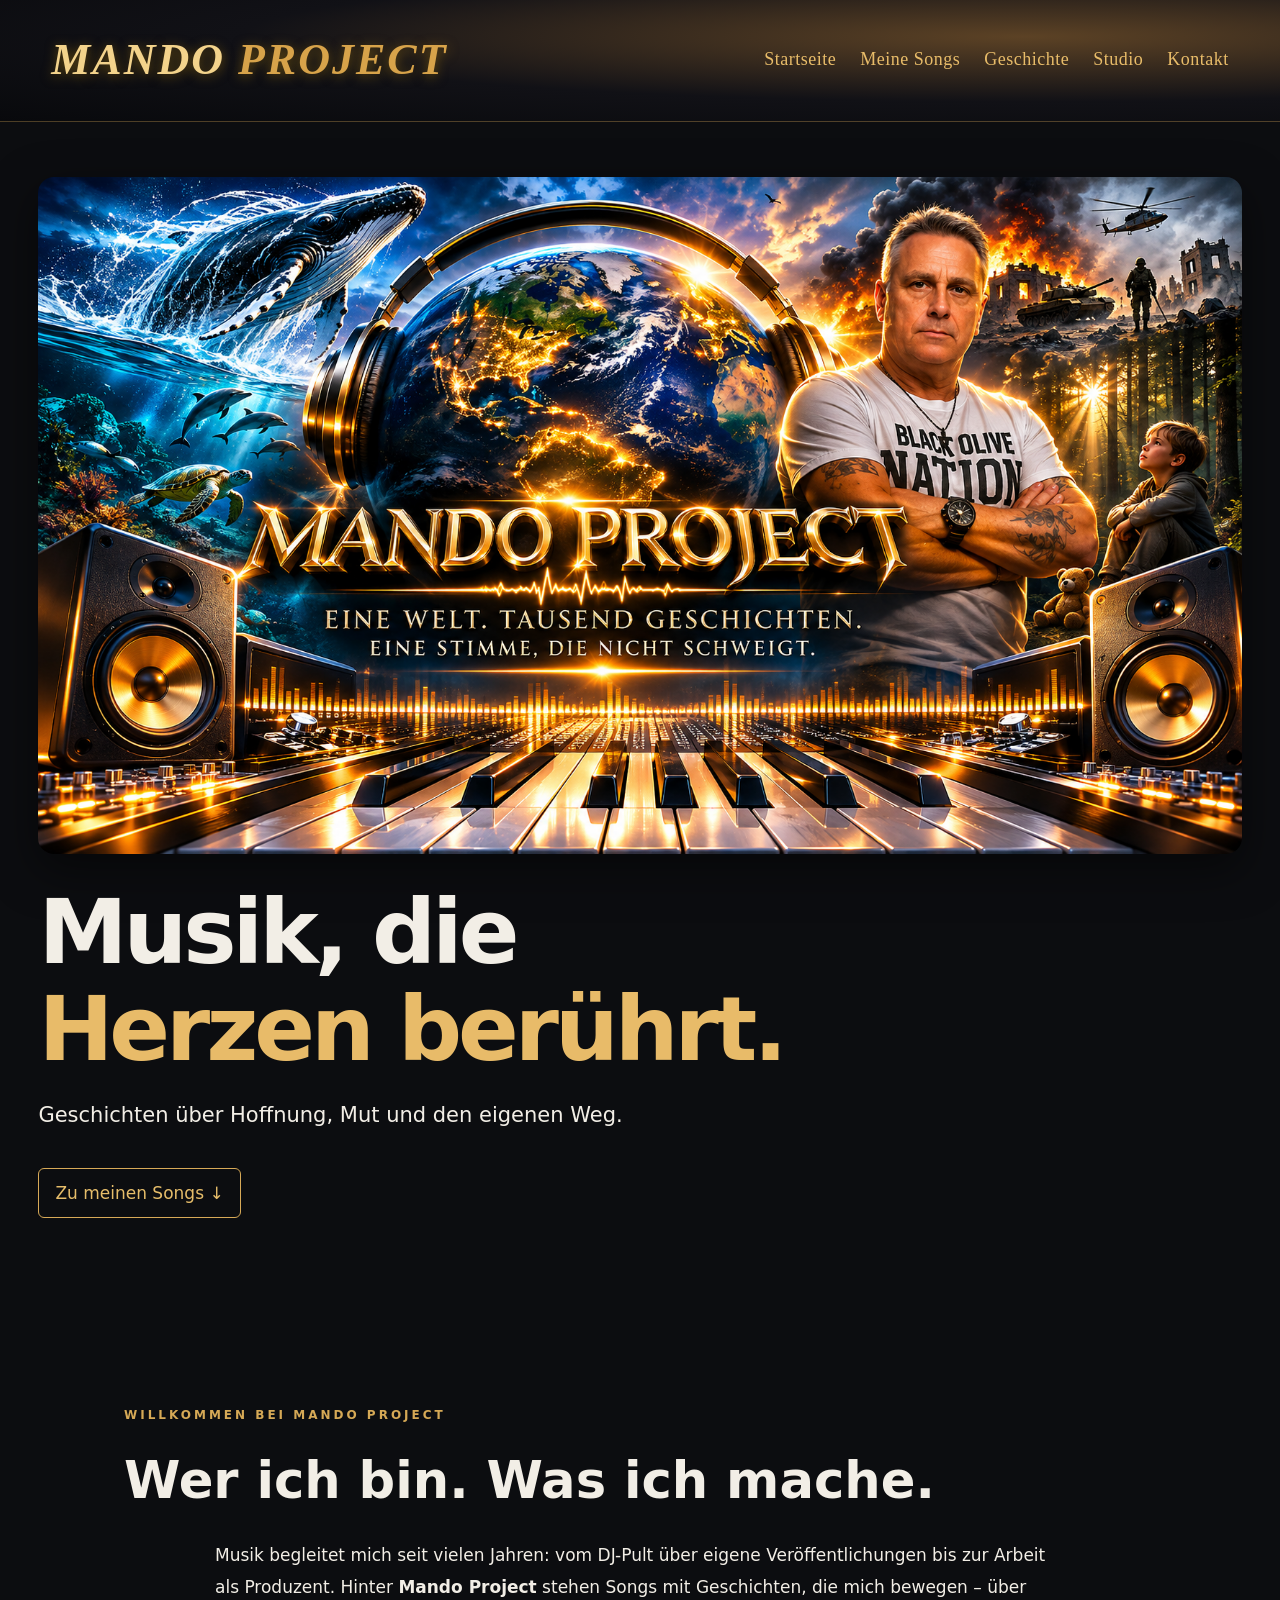
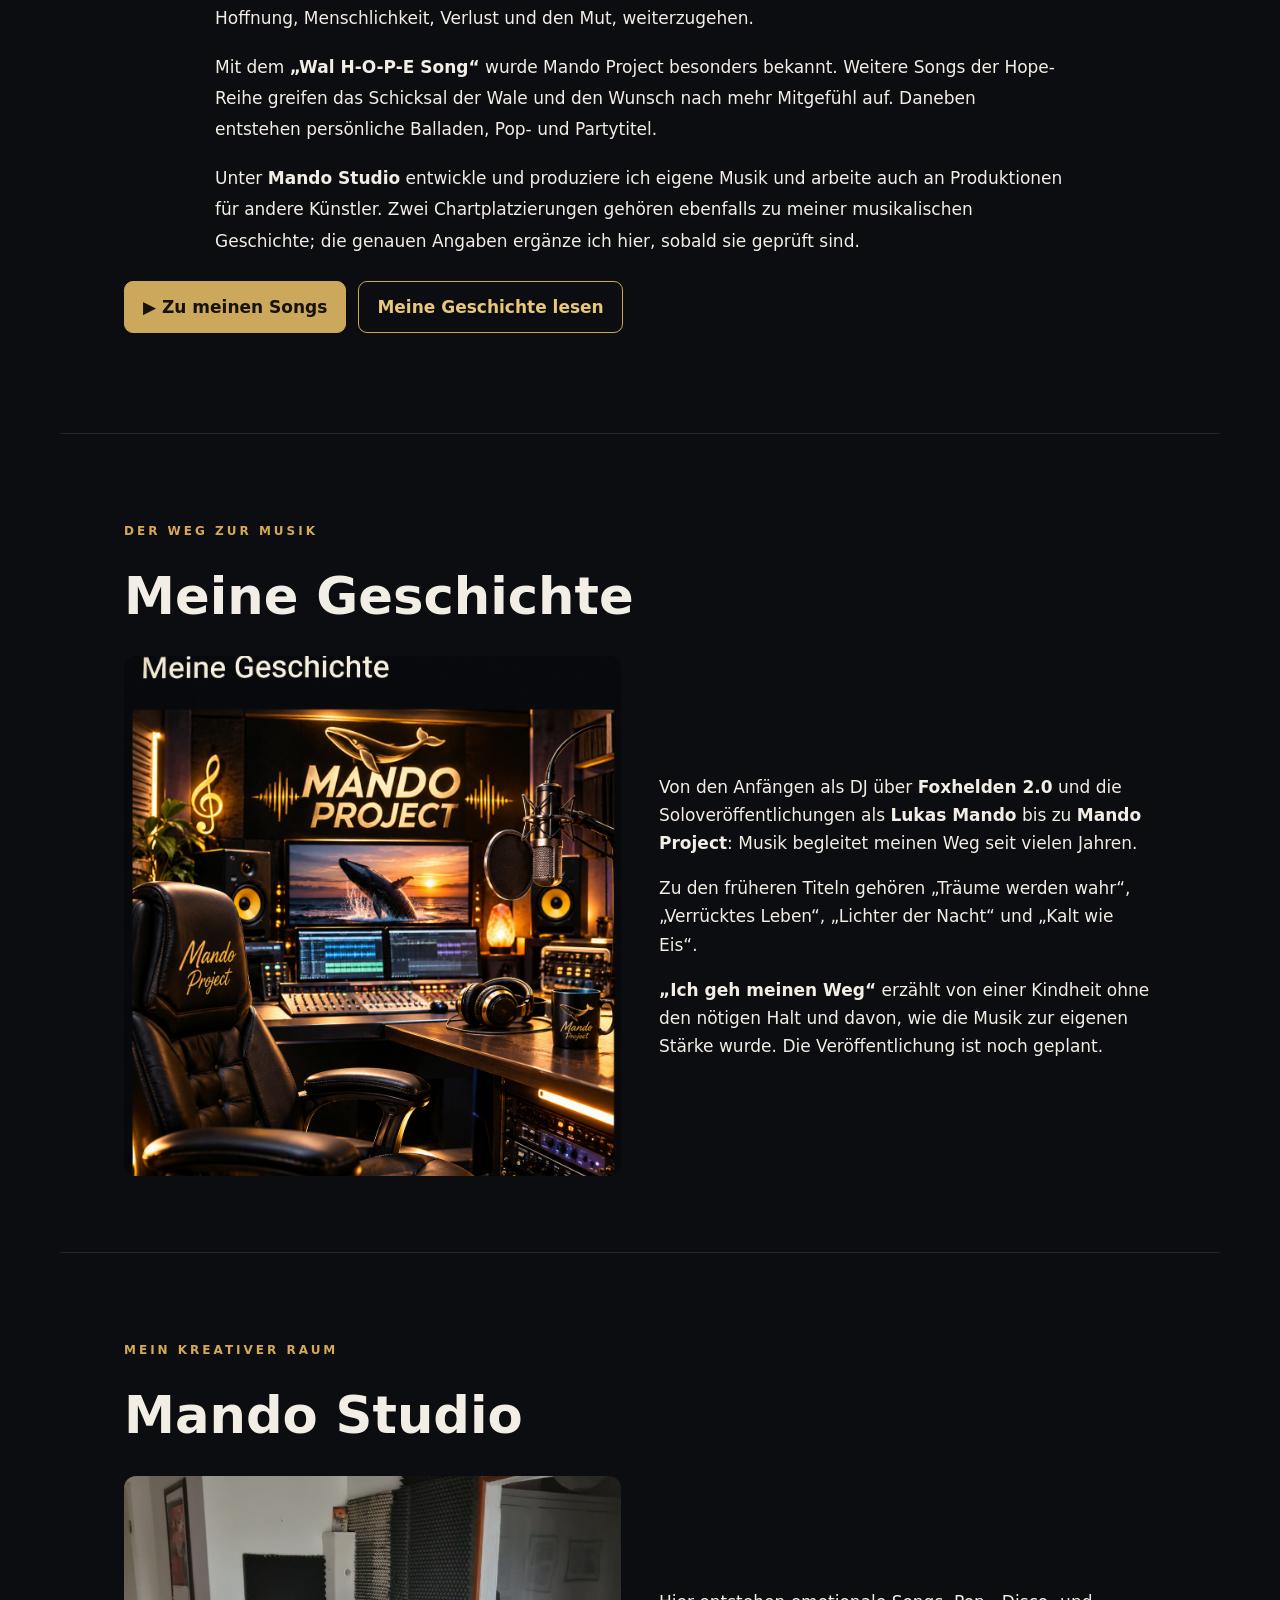
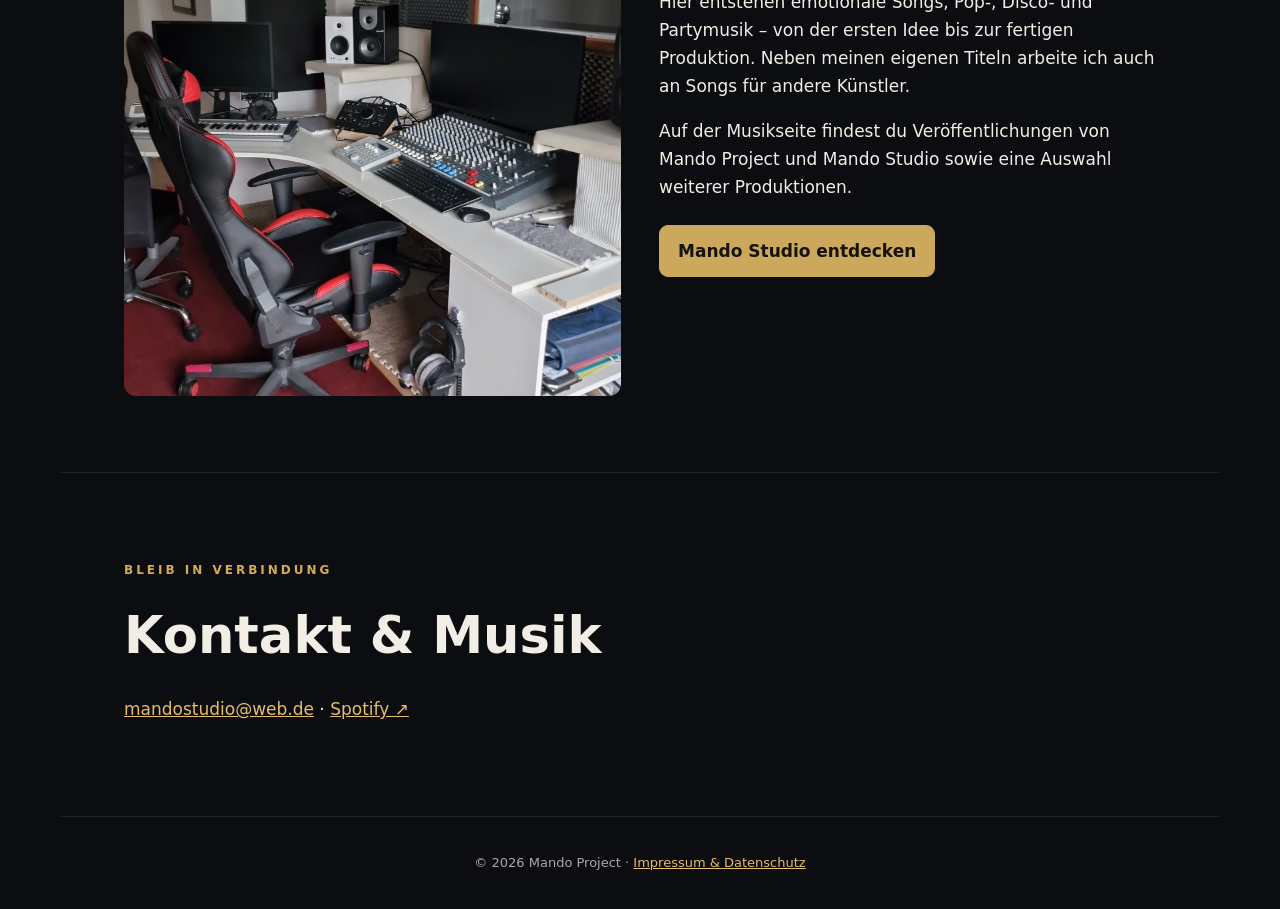
==== commit 49e5eb7b: "Update index.html" ====
--- a/index.html
+++ b/index.html
@@ -78,7 +78,7 @@
 <h2>Meine Geschichte</h2>
 
 <div class="twocol">
-<img src="live.jpg" alt="Früherer Live-Auftritt" onerror="this.style.display='none'">
+<img src="live.jpg.png" alt="Früherer Live-Auftritt" onerror="this.style.display='none'">
 <div>
 <p>Von den Anfängen als DJ über <strong>Foxhelden 2.0</strong> und die Soloveröffentlichungen als <strong>Lukas Mando</strong> bis zu <strong>Mando Project</strong>: Musik begleitet meinen Weg seit vielen Jahren.</p>
 
